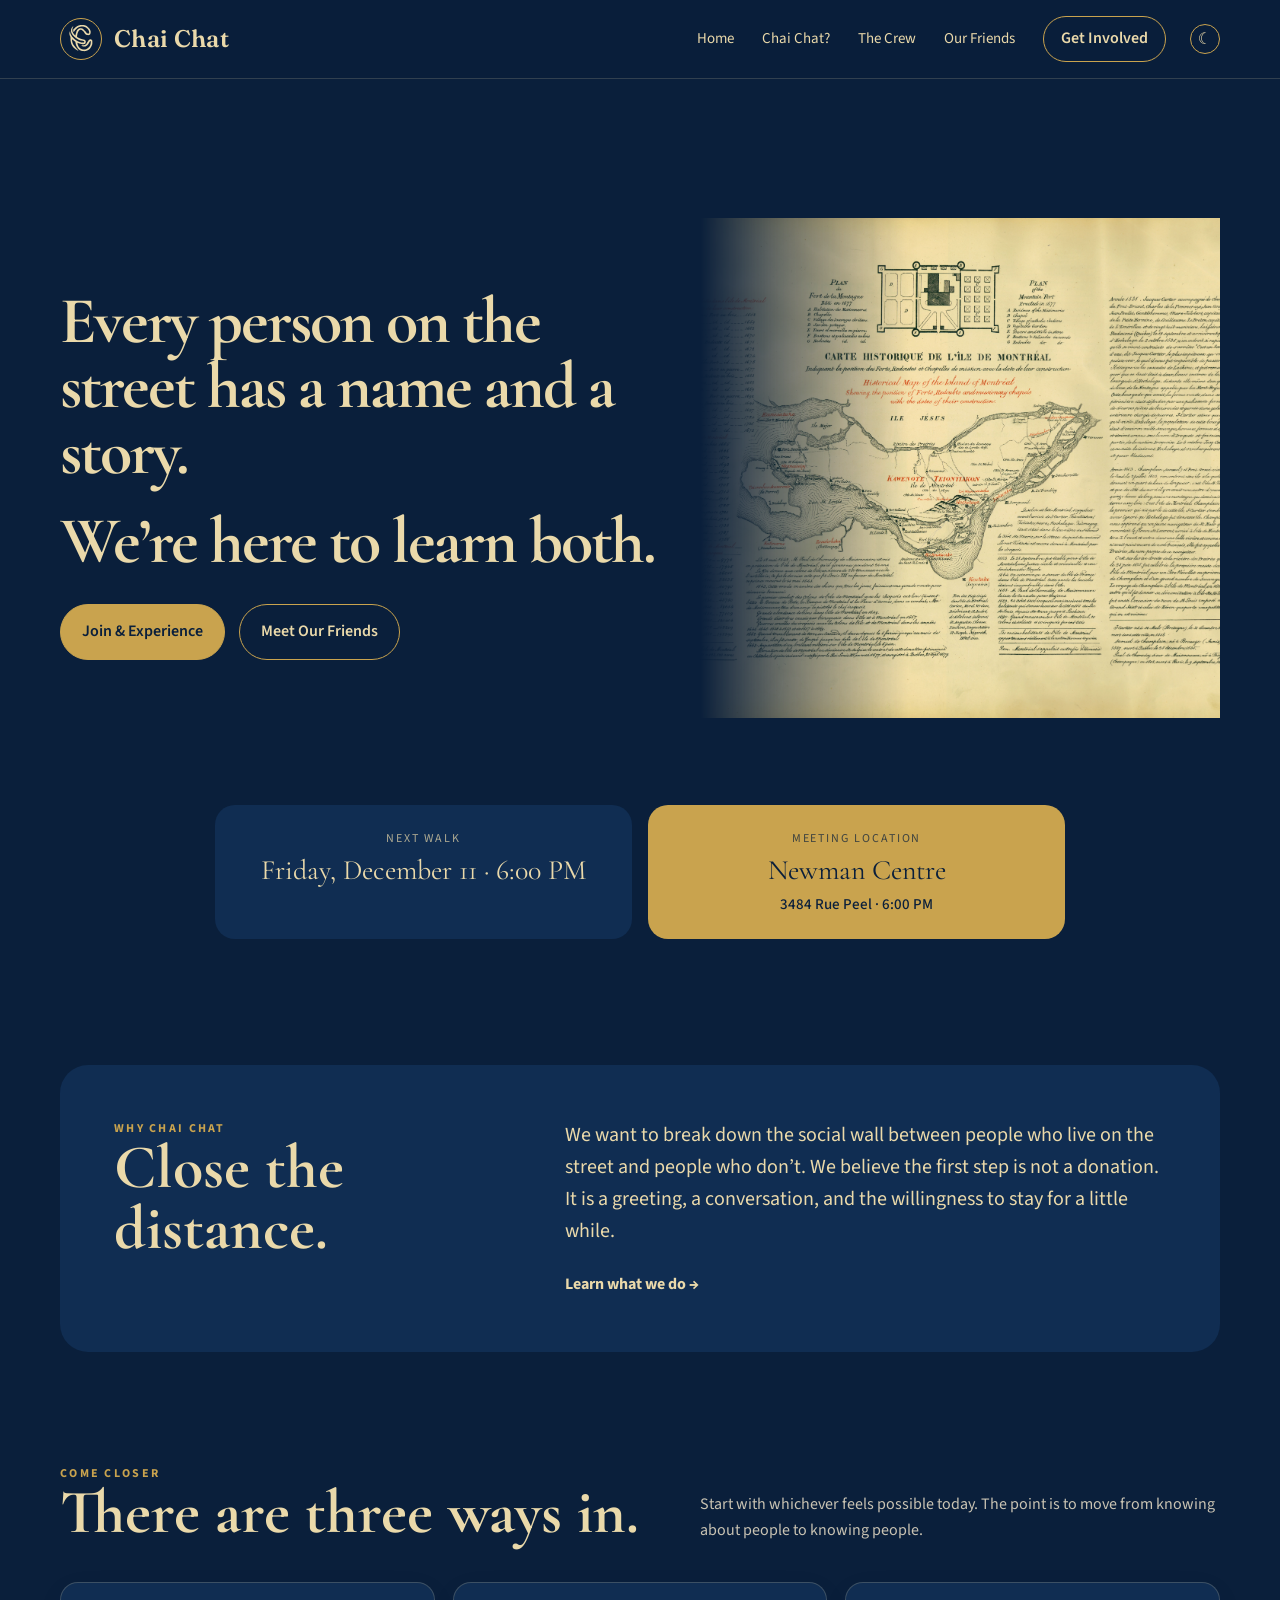
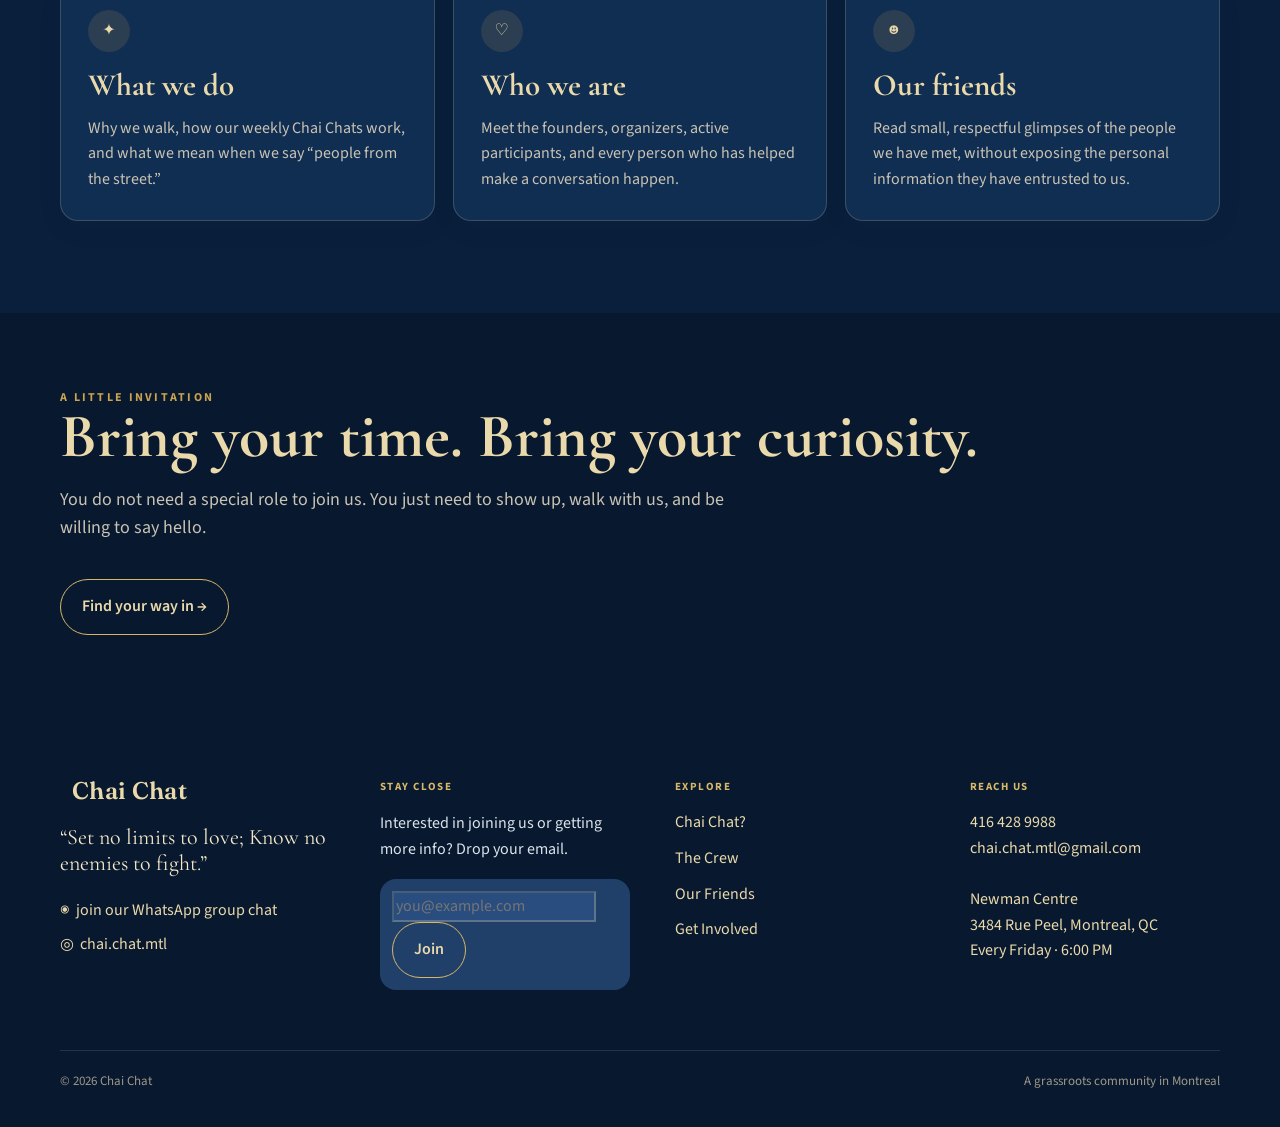
==== index.html @ d921b9c5 "first commit" ====
<!doctype html>
<html lang="en">
    
<head>
    <meta charset="utf-8">
    <meta name="viewport" content="width=device-width,initial-scale=1">
    <meta name="description" content="Chai Chat — a community making room for human connection, one conversation at a time."> <!-- summary text for SE-->
    <title>Chai Chat</title>
    <link rel="icon" href="/assets/logo.svg" type="image/svg+xml">
    <link rel="preconnect" href="https://fonts.googleapis.com">
    <link rel="preconnect" href="https://fonts.gstatic.com" crossorigin>
    <link rel="stylesheet" href="https://fonts.googleapis.com/css2?family=Cormorant+Garamond:wght@500;600;700&family=Source+Sans+3:wght@400;500;600;700&display=swap">
    <link rel="stylesheet" href="https://fonts.googleapis.com/css2?family=Fraunces:wght@600;700&display=swap">
    <script>
        try {
            var t = localStorage.getItem('chai-chat-theme');
            if (t !== 'light' && t !== 'dark') {t = matchMedia('(prefers-color-scheme: light)').matches ? 'light' : 'dark';}
            document.documentElement.dataset.theme = t;
        } catch (e) { document.documentElement.dataset.theme = 'dark'; }
    </script>
    <link rel="stylesheet" href="styles.css">
    <script defer src="script.js"></script>
</head>

<body>
<div class="site-shell"> <!--everything visible-->
    <header class="header"> <!--header band-->
        <div class="container nav">
            <a class="brand" href="index.html" aria-label="Chai Chat home">
                <span class="brand-logo" id="brand-logo"></span>
                <span class="brand-name">Chai Chat</span>
            </a>
            
            <nav class="nav-links" aria-label="Primary">
                <a href="index.html">Home</a>
                <a href="about.html">Chai Chat?</a>
                <a href="crew.html">The Crew</a>
                <a href="construction.html">Our Friends</a> <!--TODO: href="friends.html"-->
                <a class="nav-cta" href="get-involved.html">Get Involved</a>
            </nav>
            
            <button class="menu-btn" aria-expanded="false" aria-controls="mobile-menu" aria-label="Open menu">☰</button>
            <button class="theme-toggle" type="button" aria-label="Switch to bright mode" title="Switch to bright mode" data-theme-toggle>
                <span class="theme-icon" aria-hidden="true">☾</span>
            </button>
        </div>
        
        <div id="mobile-menu" class="mobile-menu">
            <div class="container">
                <a href="index.html">Home</a>
                <a href="about.html">Chai Chat?</a>
                <a href="crew.html">The Crew</a>
                <a href="construction.html">Our Friends</a> <!--TODO: href="friends.html"-->
                <a class="nav-cta" href="get-involved.html">Get Involved</a>
            </div>
        </div>
    </header>

    <main>
    <section class="hero">
        <div class="container hero-grid">
            <div class="hero-copy fade-in">
                <!--<div class="eyebrow">Montreal · Every Friday</div>-->
                <h1>Every person on the street has a name and a story.</h1>
                <h1><span>We’re here to learn both.</span></h1>
                <!--<p>Chai Chat is a grassroots community built around a simple act: walking together, saying hello, and making time for people who are too often passed by.</p>-->
                <div class="hero-actions">
                    <a class="btn btn-primary" href="get-involved.html">Join &amp; Experience</a> 
                    <a class="btn btn-secondary" href="construction.html">Meet Our Friends</a> <!--TODO: href="friends.html"-->
                </div>
            </div>

            <div class="hero-map" aria-label="Montreal map image">
                <img src="assets/mtl_map.jpg" alt="Map of Montreal"
                    onerror="this.style.display='none'; this.nextElementSibling.classList.remove('is-hidden')">
                <div class="map-fallback is-hidden"></div>
            </div>
        </div>
        
        <div class="container walk-strip">
            <div class="info-card">
                <div class="info-label">Next walk</div>
                <div class="info-value" data-next-walk>Calculating…</div>
            </div>
            <div class="info-card gold">
                <div class="info-label">Meeting location</div>
                <div class="info-value">Newman Centre<br><span style="font-family:var(--sans);font-size:15px;font-weight:500">3484 Rue Peel · 6:00 PM</span></div>
            </div>
        </div>
    </section>
    
    <section class="section"><div class="container"><div class="intro-panel"><div><div class="eyebrow">Why Chai Chat</div><h2>Close the distance.</h2></div><div><p>We want to break down the social wall between people who live on the street and people who don’t. We believe the first step is not a donation. It is a greeting, a conversation, and the willingness to stay for a little while.</p><a class="kicker-link" href="about.html">Learn what we do →</a></div></div></div></section>
    <section class="section" style="padding-top:20px"><div class="container"><div class="section-heading"><div><div class="eyebrow">Come closer</div><h2>There are three ways in.</h2></div><p>Start with whichever feels possible today. The point is to move from knowing about people to knowing people.</p></div><div class="cards"><a class="card" href="about.html"><div class="mini-icon">✦</div><h3>What we do</h3><p>Why we walk, how our weekly Chai Chats work, and what we mean when we say “people from the street.”</p></a><a class="card" href="crew.html"><div class="mini-icon">♡</div><h3>Who we are</h3><p>Meet the founders, organizers, active participants, and every person who has helped make a conversation happen.</p></a><a class="card" href="friends.html"><div class="mini-icon">☻</div><h3>Our friends</h3><p>Read small, respectful glimpses of the people we have met, without exposing the personal information they have entrusted to us.</p></a></div></div></section>
    <section class="band"><div class="container"><div class="eyebrow">A little invitation</div><h2>Bring your time. Bring your curiosity.</h2><p>You do not need a special role to join us. You just need to show up, walk with us, and be willing to say hello.</p><a class="btn btn-secondary" style="margin-top:18px;color:var(--white);border-color:var(--gold-400)" href="get-involved.html">Find your way in →</a></div></section>
    </main>

    <footer class="footer"><div class="container footer-grid"><div><a class="brand" href="index.html"><span class="brand-mark"><svg viewBox="0 0 24 24" fill="none"><path d="M5 8h13v6.5A4.5 4.5 0 0 1 13.5 19h-2A4.5 4.5 0 0 1 7 14.5V8Z" stroke="currentColor" stroke-width="1.4"/><path d="M18 10h1a2.5 2.5 0 0 1 0 5h-1M4 7h15" stroke="currentColor" stroke-width="1.4" stroke-linecap="round"/></svg></span><span class="brand-name">Chai Chat</span></a><div class="quote">“Set no limits to love; Know no enemies to fight.”</div><div class="socials"><a href="#">◉ &nbsp;join our WhatsApp group chat</a><a href="#">◎ &nbsp;chai.chat.mtl</a></div></div><div><h4>Stay close</h4><p style="color:#dbe3eb">Interested in joining us or getting more info? Drop your email.</p><form class="subscribe-form" data-subscribe><input type="email" placeholder="you@example.com" aria-label="Email address" required><button class="btn btn-secondary" type="submit" style="color:var(--white);border-color:var(--gold-400)">Join</button></form><div class="form-message"></div></div><div><h4>Explore</h4><div class="footer-links"><a href="about.html">Chai Chat?</a><a href="crew.html">The Crew</a><a href="friends.html">Our Friends</a><a href="get-involved.html">Get Involved</a></div></div><div><h4>Reach us</h4><div class="reach">416 428 9988<br><a href="mailto:chai.chat.mtl@gmail.com">chai.chat.mtl@gmail.com</a><br><br>Newman Centre<br>3484 Rue Peel, Montreal, QC<br>Every Friday · 6:00 PM</div></div></div><div class="container footer-bottom"><span>© 2026 Chai Chat</span><span>A grassroots community in Montreal</span></div>
    </footer>

</div>
</body>

</html>
---- styles.css ----
:root {
  --blue-950:#0a1f3b; --blue-900:#102d52; --blue-800:#173c68; --blue-700:#244f7c;
  --gold-500:#c9a34e; --gold-400:#d7b867; --gold-200:#ead9aa;
  --cream:#f7f3ea; --paper:#0a1f3b; --ink:#ead9aa; --muted:#c8c1ad; --line:rgba(234,217,170,.22);
  --white:#ead9aa; --shadow:0 16px 45px rgba(16,45,82,.09);
  --radius-lg:28px; --radius-md:18px; --radius-sm:12px;
  --serif:'Cormorant Garamond', Georgia, serif; --sans:'Source Sans 3', system-ui, sans-serif;
}

*{box-sizing:border-box}
html{scroll-behavior:smooth}
body{margin:0;background:var(--paper);color:var(--gold-200);font-family:var(--sans);line-height:1.6}
a{color:inherit;text-decoration:none}
button,input{font:inherit}
.site-shell{
  min-height:100vh; /* 100% viewport height (browser area on device) */
  display:flex; flex-direction:column
}
.container{width:min(1160px,calc(100% - 40px));margin:0 auto}

.header{position:sticky;top:0;z-index:50;background:rgba(10,31,59,.94);backdrop-filter:blur(14px);border-bottom:1px solid rgba(222,215,200,.75)}
.nav{min-height:78px;display:flex;align-items:center;justify-content:space-between;gap:24px}
.brand{display:flex; align-items:center; gap:12px; font-weight:600; letter-spacing:.02em}
.brand-logo{width:42px; height:42px; border-radius:50%; border:1.5px solid var(--gold-500); background:transparent; color:var(--gold-200); display:grid; place-items:center;}
.brand-logo svg{width:32px}
.brand-name{font-family:'Fraunces', var(--serif); font-size:24px; line-height:1}

.nav-links{display:flex;align-items:center;gap:28px}.nav-links a:not(.nav-cta){position:relative;padding:10px 0;color:var(--gold-200);font-size:15px}.nav-links a:not(.nav-cta)::after{content:"";position:absolute;left:0;right:0;bottom:3px;height:1.5px;background:var(--gold-500);transform:scaleX(0);transform-origin:left;transition:.25s}.nav-links a:not(.nav-cta):hover::after,.nav-links a[aria-current="page"]::after{transform:scaleX(1)}
.nav-cta{display:inline-flex;align-items:center;justify-content:center;padding:9px 17px;border:1.5px solid var(--gold-500);border-radius:999px;color:var(--gold-200);font-weight:600;transition:.2s}.nav-cta:hover{transform:scale(1.04);background:var(--gold-500);color:var(--blue-950)}
.menu-btn{display:none;width:44px;height:44px;border:1px solid var(--line);background:transparent;border-radius:12px;cursor:pointer;color:var(--blue-900)}

.hero{padding:74px 0 34px}
.hero-grid{display:grid;grid-template-columns:1fr 1fr;gap:44px;align-items:center;min-height: 70vh;}.eyebrow{text-transform:uppercase;letter-spacing:.19em;font-size:12px;font-weight:700;color:var(--gold-500)}h1,h2,h3{font-family:var(--serif);color:var(--gold-200);margin:0;line-height:.98}h1{font-size:clamp(46px,5.3vw,66px);letter-spacing:-.03em;max-width:690px;margin:13px 0 24px;line-height:.99}h2{font-size:clamp(40px,5vw,62px)}h3{font-size:31px}
.hero-copy{position: relative;z-index: 2;}
.hero-copy p{font-size:18px;color:var(--muted);max-width:560px;}
.hero-actions{display:flex;gap:14px;margin:30px 0 0;flex-wrap:wrap}
.hero-map {position: relative;height: 500px;overflow: hidden;}
.hero-map img {width: 100%; height: 100%; object-fit: cover; object-position: center;
  /* Fade the left side into the background */
    mask-image: linear-gradient(to right, transparent 0%, rgba(0, 0, 0, 0.4) 15%, black 40%);
    -webkit-mask-image: linear-gradient(to right,transparent 0%, rgba(0, 0, 0, 0.4) 15%, black 40%);
}
.btn{display:inline-flex;align-items:center;justify-content:center;gap:8px;border-radius:999px;padding:14px 21px;border:1px solid var(--blue-900);font-weight:600;transition:.22s;cursor:pointer}.btn-primary{background:var(--blue-900);color:var(--white)}.btn-primary:hover{background:var(--blue-700);transform:translateY(-2px)}.btn-secondary{background:transparent;color:var(--blue-900);border-color:var(--gold-500)}.btn-secondary:hover{background:#102d52cc;transform:translateY(-2px)}.map-card{background:#112b4d;border:1px solid rgba(234,217,170,.18);border-radius:var(--radius-lg);min-height:450px;position:relative;overflow:hidden;box-shadow:var(--shadow)}.map-card::before{content:"";position:absolute;inset:-20%;background:radial-gradient(circle at 70% 20%,#27476d 0 16%,transparent 16.5%),radial-gradient(circle at 10% 70%,#173c68 0 20%,transparent 20.5%);opacity:.75}.map-water{position:absolute;right:-12%;top:-8%;width:54%;height:130%;background:#1b426b;border-radius:55% 0 0 60%;transform:rotate(9deg)}.map-lines{position:absolute;inset:10%}.map-lines span{position:absolute;height:2px;background:#54718e;border-radius:99px;transform-origin:left}.map-lines span:nth-child(1){width:78%;top:22%;left:4%;transform:rotate(18deg)}.map-lines span:nth-child(2){width:64%;top:48%;left:2%;transform:rotate(-11deg)}.map-lines span:nth-child(3){width:72%;top:70%;left:8%;transform:rotate(8deg)}.map-lines span:nth-child(4){width:45%;top:36%;left:34%;transform:rotate(63deg)}.map-label{position:absolute;left:30px;bottom:28px;background:rgba(10,31,59,.9);padding:11px 14px;border-radius:12px;box-shadow:0 10px 26px rgba(16,45,82,.11);font-weight:700;color:var(--gold-200)}.map-pin{position:absolute;right:37%;top:43%;width:27px;height:27px;border-radius:50% 50% 50% 0;background:var(--gold-500);transform:rotate(-45deg);box-shadow:0 8px 18px rgba(109,81,16,.22)}.map-pin::after{content:"";position:absolute;width:8px;height:8px;border-radius:50%;background:var(--blue-950);left:10px;top:10px}.walk-strip{display:grid;grid-template-columns:1fr 1fr;gap:16px;margin:22px 0 0}.info-card{background:var(--blue-900);color:var(--white);border-radius:20px;padding:24px 26px;min-height:132px}.info-card.gold{background:#b99a4b;color:var(--blue-950)}.info-label{font-size:12px;text-transform:uppercase;letter-spacing:.16em;opacity:.72}.info-value{font-family:var(--serif);font-size:28px;margin-top:8px}.section{padding:92px 0}.section-heading{display:flex;align-items:end;justify-content:space-between;gap:30px;margin-bottom:38px}.section-heading p{max-width:520px;color:var(--muted);margin:0}.intro-panel{background:#112f53;border-radius:var(--radius-lg);padding:54px;display:grid;grid-template-columns:.8fr 1.2fr;gap:50px}.intro-panel p{font-size:20px;margin:0;color:var(--blue-950)}.kicker-link{margin-top:25px;display:inline-flex;font-weight:700;color:var(--blue-900)}.cards{display:grid;grid-template-columns:repeat(3,1fr);gap:18px}.card{background:#102d52;border:1px solid var(--line);border-radius:var(--radius-md);padding:27px;box-shadow:0 8px 28px rgba(16,45,82,.05)}.card p{color:var(--muted);margin-bottom:0}.mini-icon{width:42px;height:42px;border-radius:50%;display:grid;place-items:center;background:rgba(201,163,78,.16);color:var(--gold-200);margin-bottom:18px}.band{background:var(--blue-950);color:var(--white);padding:75px 0}.band h2{color:var(--white)}.band p{max-width:700px;color:#d8e1eb;font-size:18px}
.page-hero{padding:72px 0 40px;background:linear-gradient(180deg,#102d52,transparent)}.page-hero-inner{max-width:800px}
.page-hero h1{font-size:clamp(50px,7vw,80px)}
.page-hero p{font-size:19px;color:var(--muted);max-width:730px}
.story-layout{display:grid;grid-template-columns:1fr 1fr;gap:36px;align-items:stretch}
.photo-placeholder{min-height:320px;border-radius:var(--radius-lg);background:linear-gradient(135deg,#5b4c2c,#274d74 60%,#102d52);position:relative;overflow:hidden}
.photo-placeholder::after{content:"PHOTO PLACEHOLDER";position:absolute;inset:auto 20px 20px;padding:8px 12px;border-radius:999px;background:rgba(255,253,248,.84);font-size:11px;font-weight:700;letter-spacing:.14em;color:var(--blue-950)}
.timeline{display:grid;gap:15px}.timeline-item{display:grid;grid-template-columns:86px 1fr;gap:20px;padding:22px 0;border-top:1px solid var(--line)}.timeline-item:first-child{border-top:0}
.year{font-family:var(--serif);font-size:28px;color:var(--gold-500)}
.timeline-item p{margin:2px 0 0;color:var(--muted)}

.crew-grid{display:grid;grid-template-columns:repeat(4,1fr);gap:17px}
.person-card{background:#102d52;border:1px solid var(--line);border-radius:20px;padding:20px}
.avatar{aspect-ratio:1;border-radius:16px;background:linear-gradient(135deg,#846e39,#34587d);display:grid;place-items:center;color:var(--white);font-family:var(--serif);font-size:46px;margin-bottom:16px}
.role{font-size:12px;letter-spacing:.15em;text-transform:uppercase;color:var(--gold-500);font-weight:700}
.person-card p{color:var(--muted);margin:8px 0 0;font-size:14px}

.thank-grid{display:flex;flex-wrap:wrap;gap:10px}
.name-pill{border:1px solid var(--line);background:#102d52;padding:9px 15px;border-radius:999px}
.friends-filters{display:flex;flex-wrap:wrap;gap:10px;margin-bottom:26px}
.filter-btn{border:1px solid var(--line);background:#102d52;border-radius:999px;padding:9px 14px;cursor:pointer;color:var(--gold-200)}
.filter-btn.active,.filter-btn:hover{background:#f0e3bd;border-color:#c9a34e}

.friend-grid{display:grid;grid-template-columns:repeat(3,1fr);gap:18px}
.friend-card{background:#102d52;border:1px solid var(--line);border-radius:20px;padding:22px}
.friend-icon{width:66px;height:66px;border-radius:50%;display:grid;place-items:center;background:rgba(201,163,78,.14);color:var(--gold-200);font-size:30px;margin-bottom:15px}
.friend-meta{font-size:12px;text-transform:uppercase;letter-spacing:.14em;color:var(--gold-500);font-weight:700}
.friend-card p{color:var(--muted)}.privacy-note{background:rgba(201,163,78,.10);border-left:3px solid var(--gold-500);padding:18px 20px;border-radius:0 12px 12px 0;color:var(--gold-200);margin-top:27px}

.involve-grid{display:grid;grid-template-columns:repeat(3,1fr);gap:18px}.involve-card{border:1px solid var(--line);border-radius:24px;padding:30px;background:#102d52;display:flex;flex-direction:column;min-height:310px}
.involve-card.primary{background:var(--blue-900);color:var(--white);border-color:var(--blue-900)}
.involve-card h3{color:inherit;margin-bottom:10px}
.involve-card p{color:var(--muted)}
.involve-card.primary p{color:#d8e1eb}.involve-card .btn{margin-top:auto;align-self:flex-start}

.step-list{display:grid;gap:13px;margin:20px 0 0;padding:0;list-style:none}
.step-list li{display:flex;gap:13px;align-items:flex-start}
.step-list span{width:28px;height:28px;border-radius:50%;display:grid;place-items:center;background:#eee3c6;color:var(--blue-900);font-weight:700;flex:0 0 auto}

.signup{display:grid;grid-template-columns:1fr 1fr;gap:26px;align-items:center;background:#112f53;border-radius:28px;padding:35px}
.signup form{display:flex;gap:10px}.signup input{min-width:0;flex:1;padding:14px 15px;border:1px solid #cfc5af;border-radius:12px;background:#102d52}
.form-message{margin:10px 0 0;color:var(--blue-900);font-size:14px}

.footer{margin-top:auto;background:var(--blue-950);color:var(--white);padding:68px 0 35px}
.footer-grid{display:grid;grid-template-columns:1.1fr 1fr 1fr 1fr;gap:45px}
.footer .brand{color:var(--white)}.footer .brand-mark{background:transparent;color:var(--white)}
.quote{font-family:var(--serif);font-size:22px;line-height:1.15;margin:22px 0;color:#f5e9c9;max-width:290px}
.socials{display:grid;gap:8px}.socials a{color:#d5dee7}
.footer h4{margin:0 0 15px;text-transform:uppercase;letter-spacing:.13em;font-size:11px;color:var(--gold-400)}
.footer-links{display:grid;gap:10px;color:#dbe3eb}.reach{color:#dbe3eb}
.footer-bottom{border-top:1px solid rgba(255,255,255,.14);margin-top:50px;padding-top:20px;color:#aebbc8;font-size:13px;display:flex;justify-content:space-between;gap:20px}

.mobile-menu{display:none}
.fade-in{animation:fade .7s ease both}@keyframes fade{from{opacity:0;transform:translateY(8px)}to{opacity:1;transform:none}}

@media(max-width:900px){.nav-links{gap:16px}.nav-links a{font-size:14px}.hero-grid,.story-layout,.intro-panel,.signup{grid-template-columns:1fr}.hero{padding-top:50px}.map-card{min-height:360px}.cards,.involve-grid{grid-template-columns:1fr}.crew-grid{grid-template-columns:repeat(2,1fr)}.friend-grid{grid-template-columns:repeat(2,1fr)}.footer-grid{grid-template-columns:1fr 1fr}}
@media(max-width:720px){.container{width:min(100% - 28px,1160px)}.nav{min-height:68px}.nav-links{display:none}.menu-btn{display:grid;place-items:center}.mobile-menu{display:none;border-bottom:1px solid var(--line);background:var(--paper);padding:14px 0 20px}.mobile-menu.open{display:block}.mobile-menu a{display:block;padding:12px 0;border-bottom:1px solid #ebe5d9}.mobile-menu a:last-child{border-bottom:0}.hero{padding:46px 0 28px}.hero-actions{flex-direction:column;align-items:stretch}.walk-strip{grid-template-columns:1fr}.info-card{min-height:auto}.section{padding:70px 0}.section-heading{display:block}.section-heading p{margin-top:15px}.intro-panel{padding:30px}.crew-grid,.friend-grid,.footer-grid{grid-template-columns:1fr}.footer{padding:55px 0 28px}.footer-bottom{flex-direction:column;margin-top:35px}.signup{padding:27px}.signup form{flex-direction:column}.page-hero{padding:50px 0 30px}.photo-placeholder{min-height:260px}}
@media(max-width:430px){.brand-name{font-size:22px}.nav-cta{padding:8px 12px;font-size:14px}.header .nav > .nav-cta{display:none}.nav{gap:10px}.menu-btn{margin-left:auto}.hero h1{font-size:52px}}

/* Navy + light-gold theme overrides */
:root{
  --paper:#0a1f3b;
  --ink:#ead9aa;
  --muted:#c9c3b3;
  --white:#ead9aa;
  --line:rgba(234,217,170,.20);
  --shadow:0 16px 45px rgba(0,0,0,.18);
}
body{background:#0a1f3b;color:#ead9aa}
a{color:#ead9aa}
.header{background:rgba(10,31,59,.96);border-bottom-color:rgba(234,217,170,.18)}
.brand-mark{color:#ead9aa}
.menu-btn{color:#ead9aa;background:#0a1f3b}
.nav-cta{color:#ead9aa}
.nav-cta:hover{background:#c9a34e;color:#0a1f3b}
.btn{border-color:#c9a34e}
.btn-primary{background:#c9a34e;color:#0a1f3b;border-color:#c9a34e}
.btn-primary:hover{background:#d7b867;color:#0a1f3b}
.btn-secondary{color:#ead9aa;background:transparent}
.btn-secondary:hover{background:rgba(201,163,78,.16)}
.hero-copy p,.section-heading p,.page-hero p,.card p,.person-card p,.friend-card p,.timeline-item p,.involve-card p{color:#c9c3b3}
.info-card{background:#102d52;color:#ead9aa}
.info-card.gold{background:#c9a34e;color:#0a1f3b}
.intro-panel,.signup{background:#102d52}
.intro-panel p{color:#ead9aa}
.kicker-link{color:#ead9aa}
.card,.person-card,.friend-card,.involve-card,.name-pill,.filter-btn{background:#102d52;color:#ead9aa}
.card:hover,.person-card:hover,.friend-card:hover,.involve-card:hover{border-color:rgba(201,163,78,.55)}
.mini-icon,.friend-icon{background:rgba(201,163,78,.15);color:#ead9aa}
.band{background:#07182f;color:#ead9aa}
.band h2{color:#ead9aa}
.band p{color:#c9c3b3}
.page-hero{background:linear-gradient(180deg,#102d52,transparent)}
.filter-btn{border-color:rgba(234,217,170,.2)}
.filter-btn.active,.filter-btn:hover{background:rgba(201,163,78,.22);color:#ead9aa;border-color:#c9a34e}
.privacy-note{color:#ead9aa}
.step-list span{background:rgba(201,163,78,.18);color:#ead9aa}
.signup input{background:#0d2748;color:#ead9aa;border-color:rgba(234,217,170,.25)}
.signup input::placeholder{color:#8f8a7c}
.form-message{color:#ead9aa}
.footer{background:#07182f;color:#ead9aa}
.footer .brand,.footer .socials a,.footer-links,.reach{color:#ead9aa}
.footer h4{color:#d7b867}
.footer-bottom{color:#9f9889;border-top-color:rgba(234,217,170,.14)}
.mobile-menu{background:#0a1f3b;border-bottom-color:rgba(234,217,170,.18)}
.mobile-menu a{color:#ead9aa;border-bottom-color:rgba(234,217,170,.14)}
.photo-placeholder::after{background:rgba(10,31,59,.88);color:#ead9aa}

/* repair malformed generated hover value */
.btn-secondary:hover{background:rgba(201,163,78,.16)!important}


/* --- Day / night themes --- */
.theme-toggle{
  display:inline-flex; align-items:center; justify-content:center; 
  padding:8px; width:30px; height:30px; border:1px solid var(--gold-500); border-radius:999px;
  background:transparent; color:var(--gold-200); cursor:pointer; transition:.2s
}
.theme-toggle:hover{background:rgba(201,163,78,.16); transform:translateY(-1px)}
.theme-icon{font-size:16px; line-height:1}
.nav-links{margin-left:auto}
.walk-strip{max-width:850px;margin-left:auto;margin-right:auto}
.info-card{text-align:center}
.info-value{line-height:1.05}
.footer .subscribe-form{background:#203f69;border-radius:16px;padding:12px}
.footer .subscribe-form input{background:#294d7e;border-color:rgba(234,217,170,.28)}

:root[data-theme="light"]{
  --paper:#f7f3ea;
  --ink:#1c3150;
  --muted:#5f655f;
  --white:#fffdf8;
  --line:rgba(28,49,80,.16);
  --shadow:0 16px 45px rgba(16,45,82,.09);
}
:root[data-theme="light"] body{background:var(--paper);color:#1c3150}
:root[data-theme="light"] a{color:#1c3150}
:root[data-theme="light"] .header{background:rgba(247,243,234,.94);border-bottom-color:rgba(16,45,82,.12)}
:root[data-theme="light"] .brand-logo{color:#173c68;background:transparent}
:root[data-theme="light"] .brand-name{color:#173c68}
:root[data-theme="light"] .nav-links a:not(.nav-cta){color:#173c68}
:root[data-theme="light"] .nav-cta{color:#173c68}
:root[data-theme="light"] .nav-cta:hover{color:#fffdf8}
:root[data-theme="light"] .theme-toggle{color:#173c68}
:root[data-theme="light"] .menu-btn{color:#173c68;background:#f7f3ea}
:root[data-theme="light"] .mobile-menu{background:#f7f3ea;border-bottom-color:rgba(16,45,82,.12)}
:root[data-theme="light"] .mobile-menu a{color:#173c68;border-bottom-color:rgba(16,45,82,.12)}
:root[data-theme="light"] h1,:root[data-theme="light"] h2,:root[data-theme="light"] h3{color:#173c68}
:root[data-theme="light"] .hero-copy p,:root[data-theme="light"] .section-heading p,:root[data-theme="light"] .page-hero p,:root[data-theme="light"] .card p,:root[data-theme="light"] .person-card p,:root[data-theme="light"] .friend-card p,:root[data-theme="light"] .timeline-item p,:root[data-theme="light"] .involve-card p{color:#5f655f}
:root[data-theme="light"] .btn{border-color:#c9a34e}
:root[data-theme="light"] .btn-primary{background:#173c68;color:#fffdf8;border-color:#173c68}
:root[data-theme="light"] .btn-primary:hover{background:#244f7c}
:root[data-theme="light"] .btn-secondary{color:#173c68}
:root[data-theme="light"] .map-card{background:#dbe2e8;border-color:rgba(16,45,82,.13)}
:root[data-theme="light"] .map-card::before{background:radial-gradient(circle at 70% 20%,#c9d5df 0 16%,transparent 16.5%),radial-gradient(circle at 10% 70%,#c6d6e4 0 20%,transparent 20.5%)}
:root[data-theme="light"] .map-water{background:#b9ccdb}
:root[data-theme="light"] .map-lines span{background:#8ea6ba}
:root[data-theme="light"] .map-label{background:rgba(255,253,248,.9);color:#173c68}
:root[data-theme="light"] .map-pin::after{background:#173c68}
:root[data-theme="light"] .info-card{background:#173c68;color:#fffdf8}
:root[data-theme="light"] .info-card.gold{background:#c9a34e;color:#173c68}
:root[data-theme="light"] .intro-panel,:root[data-theme="light"] .signup{background:#e9e2d2}
:root[data-theme="light"] .intro-panel p{color:#263e5d}
:root[data-theme="light"] .kicker-link{color:#173c68}
:root[data-theme="light"] .card,:root[data-theme="light"] .person-card,:root[data-theme="light"] .friend-card,:root[data-theme="light"] .involve-card,:root[data-theme="light"] .name-pill,:root[data-theme="light"] .filter-btn{background:#fffdf8;color:#173c68}
:root[data-theme="light"] .mini-icon,:root[data-theme="light"] .friend-icon{background:rgba(201,163,78,.16);color:#173c68}
:root[data-theme="light"] .band{background:#173c68;color:#fffdf8}
:root[data-theme="light"] .band h2{color:#fffdf8}
:root[data-theme="light"] .band p{color:#e0e7ee}
:root[data-theme="light"] .page-hero{background:linear-gradient(180deg,#e8e1d2,transparent)}
:root[data-theme="light"] .filter-btn.active,:root[data-theme="light"] .filter-btn:hover{background:#ead9aa;color:#173c68}
:root[data-theme="light"] .privacy-note{color:#173c68}
:root[data-theme="light"] .step-list span{background:#ead9aa;color:#173c68}
:root[data-theme="light"] .signup input{background:#fffdf8;color:#173c68;border-color:#cfc5af}
:root[data-theme="light"] .signup input::placeholder{color:#7a7d78}
:root[data-theme="light"] .form-message{color:#173c68}
:root[data-theme="light"] .footer{background:#102d52;color:#fffdf8}
:root[data-theme="light"] .footer .brand,:root[data-theme="light"] .footer .socials a,:root[data-theme="light"] .footer-links,:root[data-theme="light"] .reach{color:#fffdf8}
:root[data-theme="light"] .footer .subscribe-form{background:#294c79}
:root[data-theme="light"] .footer .subscribe-form input{background:#365f8f;color:#fffdf8;border-color:rgba(255,255,255,.22)}
:root[data-theme="light"] .footer .subscribe-form input::placeholder{color:#d7e0ea}
:root[data-theme="light"] .footer-bottom{color:#bbc9d7;border-top-color:rgba(255,255,255,.16)}
:root[data-theme="light"] .photo-placeholder::after{background:rgba(23,60,104,.9);color:#fffdf8}

@media (min-width:721px){
  .hero-copy h1 span{white-space:nowrap}
}
@media (max-width:720px){
  .nav{justify-content:flex-end}
  .theme-toggle{margin-left:auto}
}
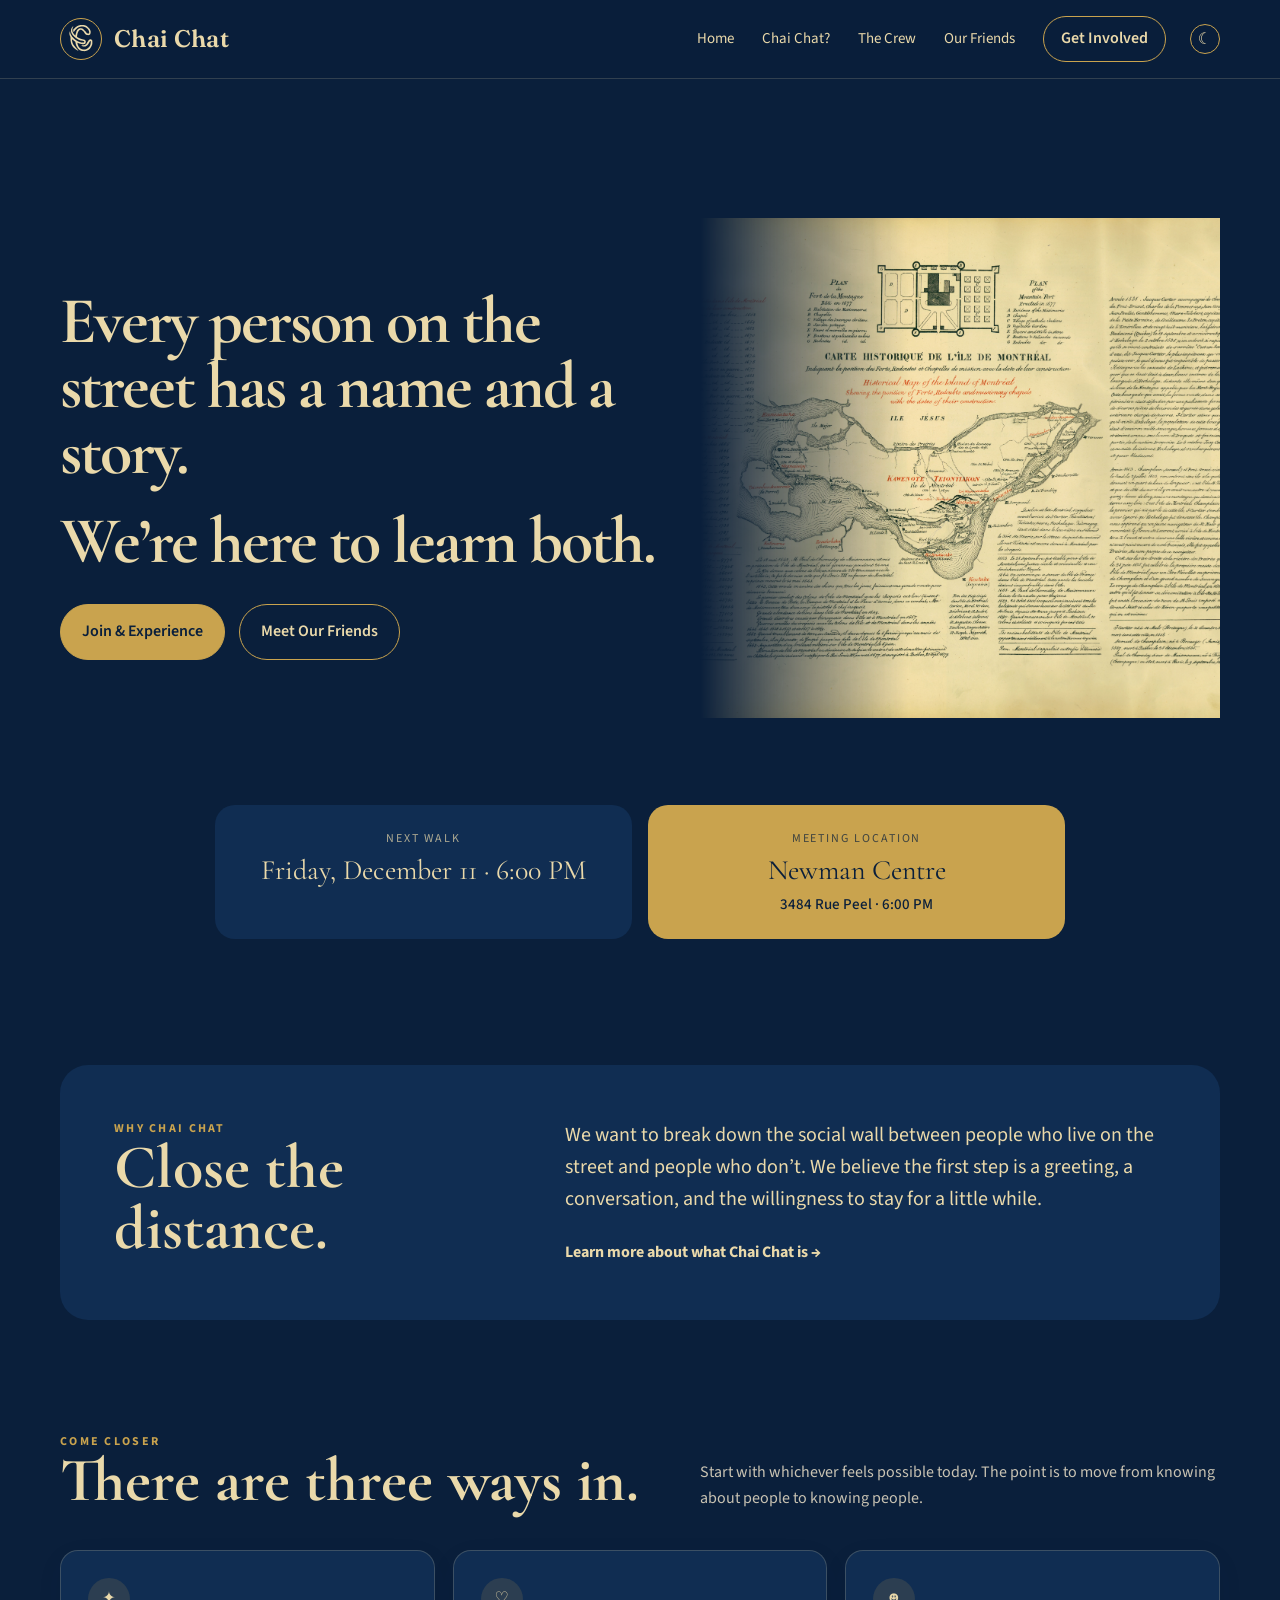
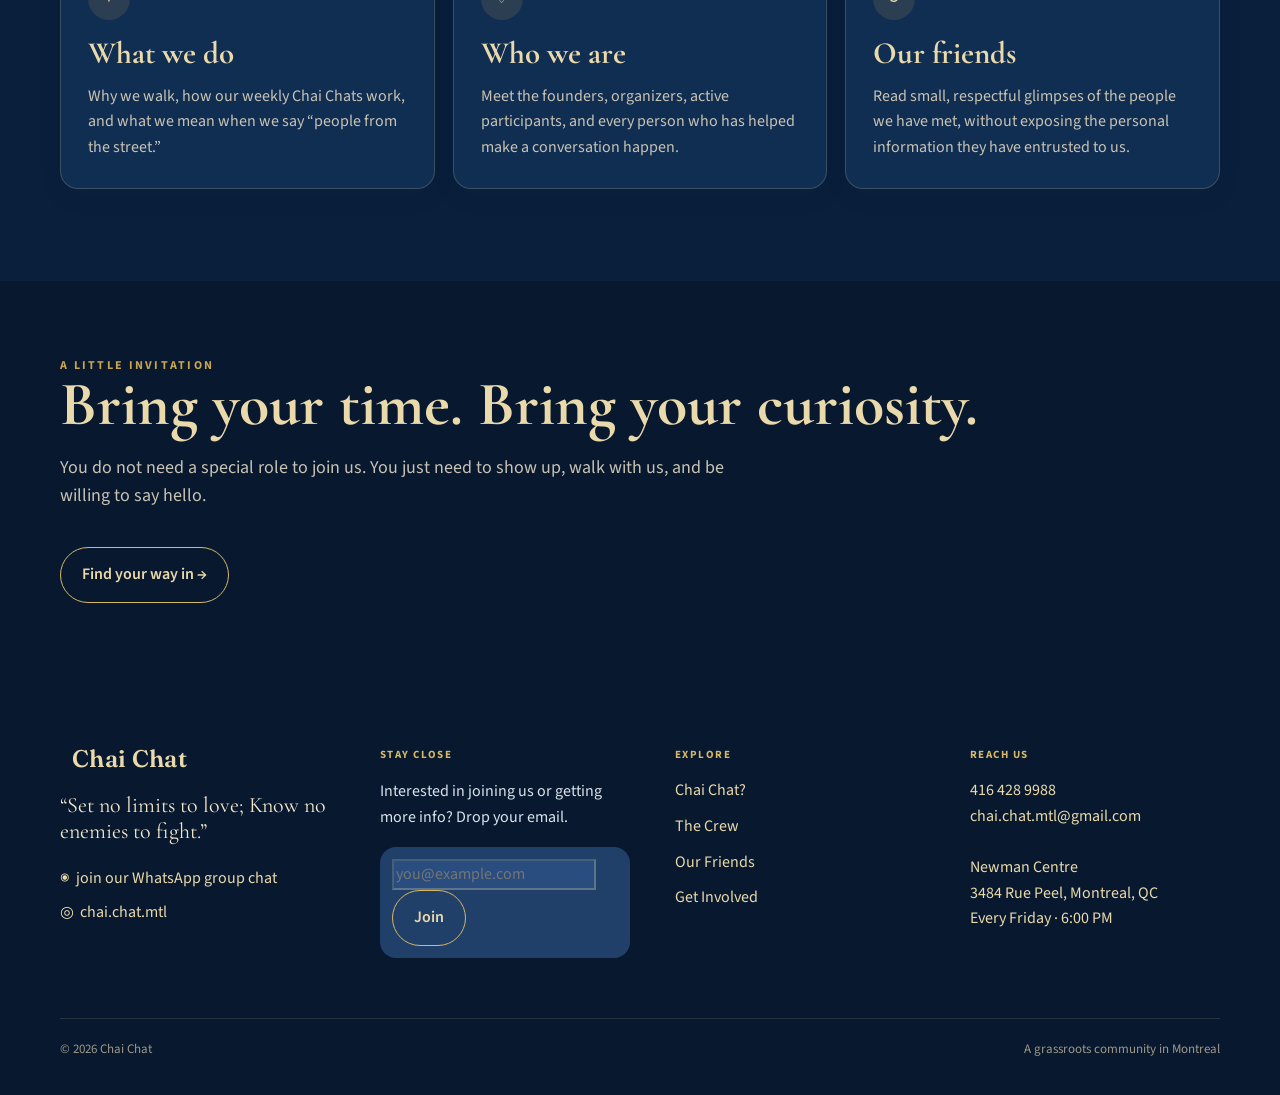
==== commit bfd7529b: "friends.html -> construction.html" ====
--- a/index.html
+++ b/index.html
@@ -89,12 +89,110 @@
         </div>
     </section>
     
-    <section class="section"><div class="container"><div class="intro-panel"><div><div class="eyebrow">Why Chai Chat</div><h2>Close the distance.</h2></div><div><p>We want to break down the social wall between people who live on the street and people who don’t. We believe the first step is not a donation. It is a greeting, a conversation, and the willingness to stay for a little while.</p><a class="kicker-link" href="about.html">Learn what we do →</a></div></div></div></section>
-    <section class="section" style="padding-top:20px"><div class="container"><div class="section-heading"><div><div class="eyebrow">Come closer</div><h2>There are three ways in.</h2></div><p>Start with whichever feels possible today. The point is to move from knowing about people to knowing people.</p></div><div class="cards"><a class="card" href="about.html"><div class="mini-icon">✦</div><h3>What we do</h3><p>Why we walk, how our weekly Chai Chats work, and what we mean when we say “people from the street.”</p></a><a class="card" href="crew.html"><div class="mini-icon">♡</div><h3>Who we are</h3><p>Meet the founders, organizers, active participants, and every person who has helped make a conversation happen.</p></a><a class="card" href="friends.html"><div class="mini-icon">☻</div><h3>Our friends</h3><p>Read small, respectful glimpses of the people we have met, without exposing the personal information they have entrusted to us.</p></a></div></div></section>
-    <section class="band"><div class="container"><div class="eyebrow">A little invitation</div><h2>Bring your time. Bring your curiosity.</h2><p>You do not need a special role to join us. You just need to show up, walk with us, and be willing to say hello.</p><a class="btn btn-secondary" style="margin-top:18px;color:var(--white);border-color:var(--gold-400)" href="get-involved.html">Find your way in →</a></div></section>
+    <!--Guid to about.html page-->
+    <section class="section">
+        <div class="container">
+            <div class="intro-panel">
+                <div>
+                    <div class="eyebrow">Why Chai Chat</div>
+                    <h2>Close the distance.</h2>
+                </div>
+                <div>
+                    <p>We want to break down the social wall between people who live on the street and people who don’t. We believe the first step is a greeting, a conversation, and the willingness to stay for a little while.</p>
+                    <a class="kicker-link" href="about.html">Learn more about what Chai Chat is →</a>
+                </div>
+            </div>
+        </div>
+    </section>
+    
+    <section class="section" style="padding-top:20px">
+        <div class="container">
+            <div class="section-heading">
+                <div>
+                    <div class="eyebrow">Come closer</div>
+                    <h2>There are three ways in.</h2>
+                </div>
+                <p>Start with whichever feels possible today. The point is to move from knowing about people to knowing people.</p>
+            </div>
+            <div class="cards">
+                <a class="card" href="about.html">
+                    <div class="mini-icon">✦</div>
+                    <h3>What we do</h3>
+                    <p>Why we walk, how our weekly Chai Chats work, and what we mean when we say “people from the street.”</p>
+                </a>
+                <a class="card" href="crew.html">
+                    <div class="mini-icon">♡</div>
+                    <h3>Who we are</h3>
+                    <p>Meet the founders, organizers, active participants, and every person who has helped make a conversation happen.</p>
+                </a>
+                <a class="card" href="construction.html"> <!--href="friends.html" | TODO-->
+                    <div class="mini-icon">☻</div>
+                    <h3>Our friends</h3>
+                    <p>Read small, respectful glimpses of the people we have met, without exposing the personal information they have entrusted to us.</p>
+                </a>
+            </div>
+        </div>
+    </section>
+
+    <section class="band">
+        <div class="container">
+            <div class="eyebrow">A little invitation</div>
+            <h2>Bring your time. Bring your curiosity.</h2>
+            <p>You do not need a special role to join us. You just need to show up, walk with us, and be willing to say hello.</p>
+            <a class="btn btn-secondary" style="margin-top:18px;color:var(--white);border-color:var(--gold-400)" href="get-involved.html">Find your way in →</a>
+        </div>
+    </section>
     </main>
 
-    <footer class="footer"><div class="container footer-grid"><div><a class="brand" href="index.html"><span class="brand-mark"><svg viewBox="0 0 24 24" fill="none"><path d="M5 8h13v6.5A4.5 4.5 0 0 1 13.5 19h-2A4.5 4.5 0 0 1 7 14.5V8Z" stroke="currentColor" stroke-width="1.4"/><path d="M18 10h1a2.5 2.5 0 0 1 0 5h-1M4 7h15" stroke="currentColor" stroke-width="1.4" stroke-linecap="round"/></svg></span><span class="brand-name">Chai Chat</span></a><div class="quote">“Set no limits to love; Know no enemies to fight.”</div><div class="socials"><a href="#">◉ &nbsp;join our WhatsApp group chat</a><a href="#">◎ &nbsp;chai.chat.mtl</a></div></div><div><h4>Stay close</h4><p style="color:#dbe3eb">Interested in joining us or getting more info? Drop your email.</p><form class="subscribe-form" data-subscribe><input type="email" placeholder="you@example.com" aria-label="Email address" required><button class="btn btn-secondary" type="submit" style="color:var(--white);border-color:var(--gold-400)">Join</button></form><div class="form-message"></div></div><div><h4>Explore</h4><div class="footer-links"><a href="about.html">Chai Chat?</a><a href="crew.html">The Crew</a><a href="friends.html">Our Friends</a><a href="get-involved.html">Get Involved</a></div></div><div><h4>Reach us</h4><div class="reach">416 428 9988<br><a href="mailto:chai.chat.mtl@gmail.com">chai.chat.mtl@gmail.com</a><br><br>Newman Centre<br>3484 Rue Peel, Montreal, QC<br>Every Friday · 6:00 PM</div></div></div><div class="container footer-bottom"><span>© 2026 Chai Chat</span><span>A grassroots community in Montreal</span></div>
+    <footer class="footer">
+        <div class="container footer-grid">
+            <div>
+                <a class="brand" href="index.html">
+                    <span class="brand-mark">
+                        <svg viewBox="0 0 24 24" fill="none">
+                            <path d="M5 8h13v6.5A4.5 4.5 0 0 1 13.5 19h-2A4.5 4.5 0 0 1 7 14.5V8Z" stroke="currentColor" stroke-width="1.4"/>
+                            <path d="M18 10h1a2.5 2.5 0 0 1 0 5h-1M4 7h15" stroke="currentColor" stroke-width="1.4" stroke-linecap="round"/>
+                        </svg>
+                    </span>
+                    <span class="brand-name">Chai Chat</span>
+                </a>
+                <div class="quote">“Set no limits to love; Know no enemies to fight.”</div>
+                <div class="socials"> <!--TODO today-->
+                    <a href="#">◉ &nbsp;join our WhatsApp group chat</a>
+                    <a href="#">◎ &nbsp;chai.chat.mtl</a>
+                </div>
+            </div>
+            <div>
+                <h4>Stay close</h4>
+                <p style="color:#dbe3eb">Interested in joining us or getting more info? Drop your email.</p>
+                <form class="subscribe-form" data-subscribe>
+                    <input type="email" placeholder="you@example.com" aria-label="Email address" required>
+                    <button class="btn btn-secondary" type="submit" style="color:var(--white);border-color:var(--gold-400)">Join</button>
+                </form>
+                <div class="form-message"></div>
+            </div>
+            <div>
+                <h4>Explore</h4>
+                <div class="footer-links">
+                    <a href="about.html">Chai Chat?</a>
+                    <a href="crew.html">The Crew</a>
+                    <a href="contruction.html">Our Friends</a> <!--href="friends.html" | TODO-->
+                    <a href="get-involved.html">Get Involved</a>
+                </div>
+            </div>
+            <div>
+                <h4>Reach us</h4>
+                <div class="reach">416 428 9988<br>
+                    <a href="mailto:chai.chat.mtl@gmail.com">chai.chat.mtl@gmail.com</a><br><br>
+                    Newman Centre<br>3484 Rue Peel, Montreal, QC<br>
+                    Every Friday · 6:00 PM
+                </div>
+            </div>
+        </div>
+        <div class="container footer-bottom">
+            <span>© 2026 Chai Chat</span>
+            <span>A grassroots community in Montreal</span>
+        </div>
     </footer>
 
 </div>
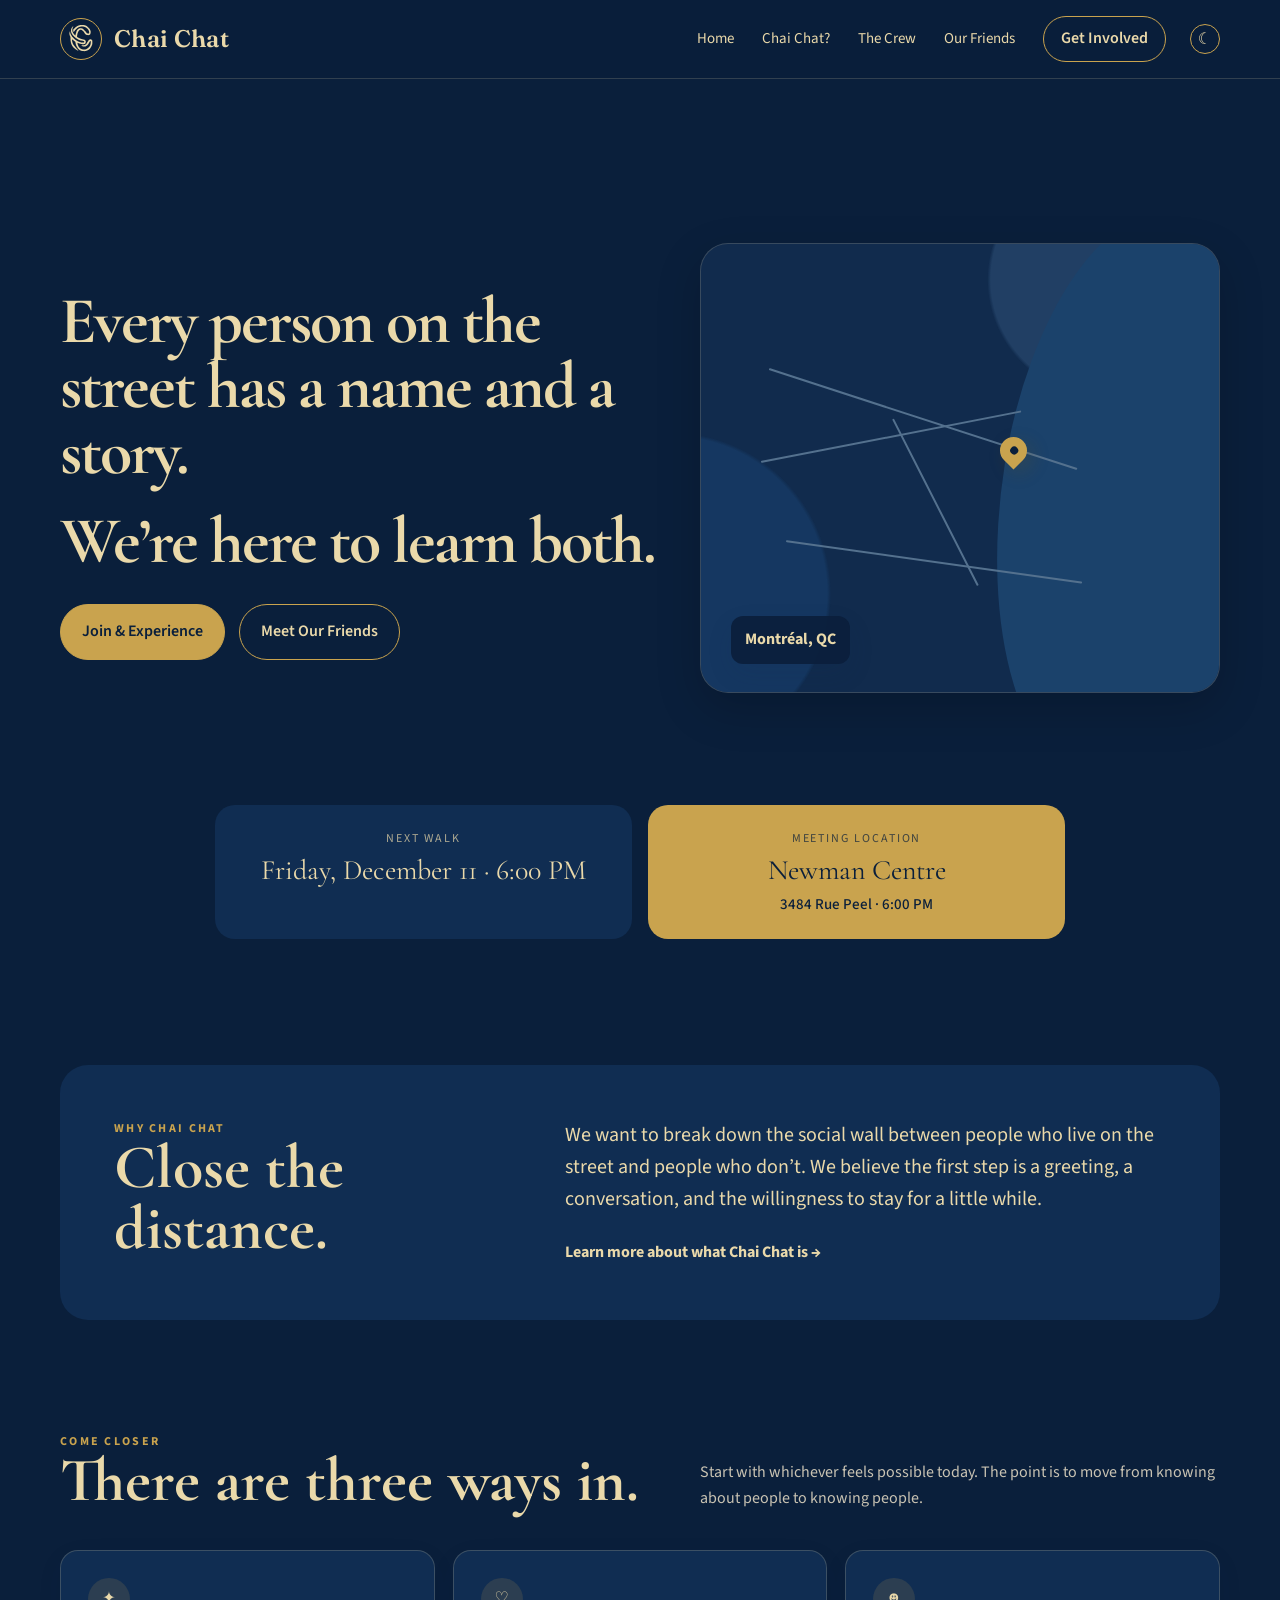
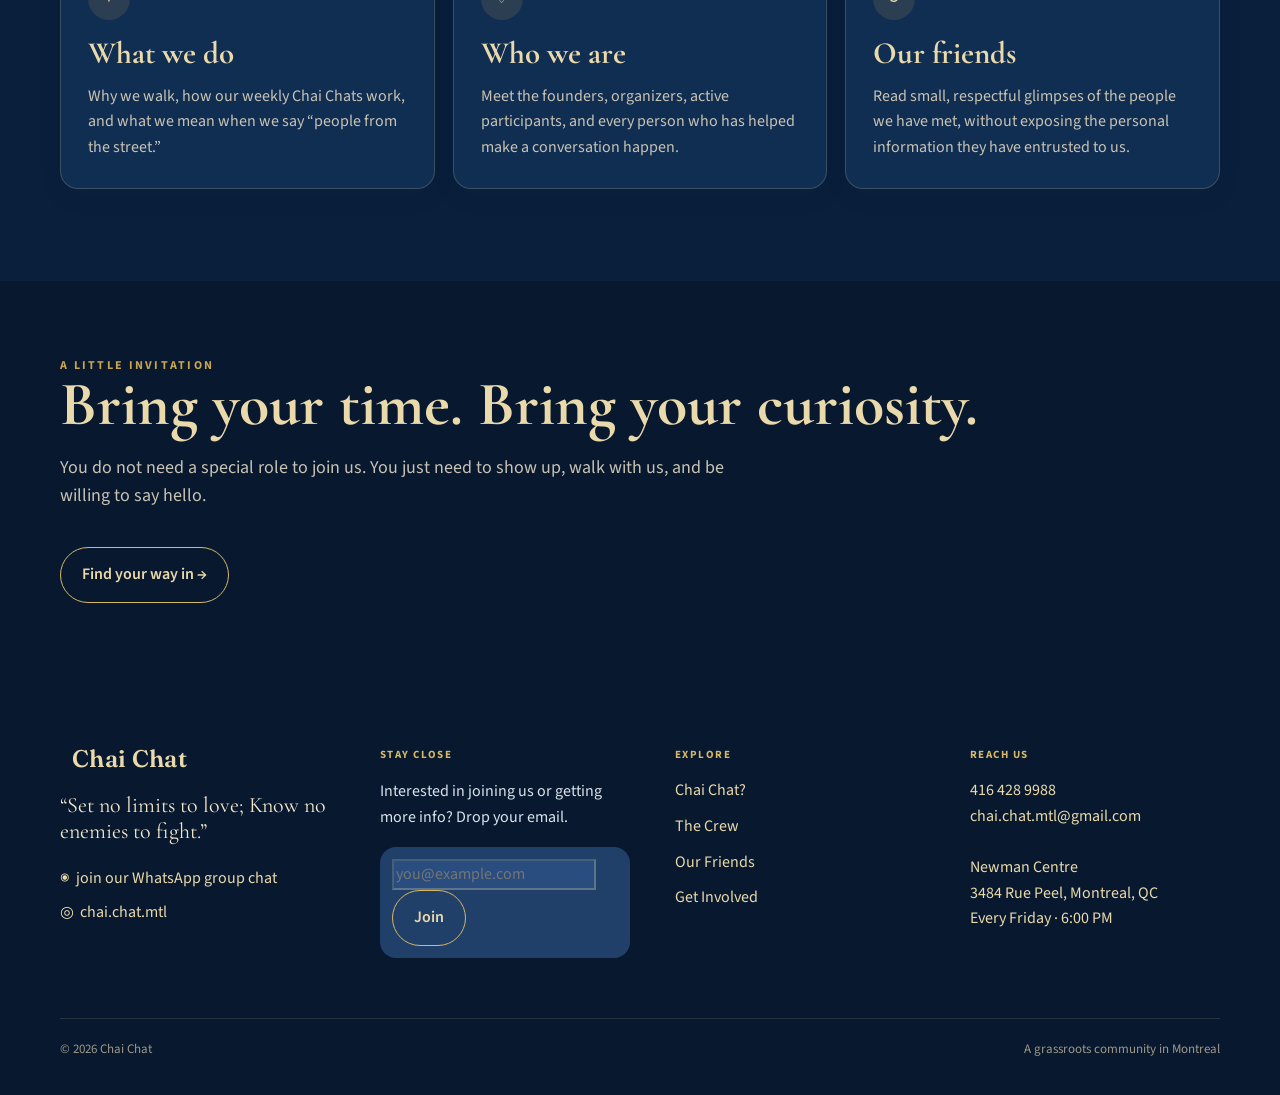
==== commit 15952d63: "change map, add todos to readme" ====
--- a/index.html
+++ b/index.html
@@ -70,11 +70,18 @@
                 </div>
             </div>
 
-            <div class="hero-map" aria-label="Montreal map image">
+            <div class="map-card fade-in" aria-label="Illustrated map of Montreal">
+                <div class="map-water"></div>
+                <div class="map-lines"><span></span><span></span><span></span><span></span></div>
+                <div class="map-pin"></div>
+                <div class="map-label">Montréal, QC</div>
+            </div>
+
+            <!--<div class="hero-map" aria-label="Montreal map image">
                 <img src="assets/mtl_map.jpg" alt="Map of Montreal"
                     onerror="this.style.display='none'; this.nextElementSibling.classList.remove('is-hidden')">
                 <div class="map-fallback is-hidden"></div>
-            </div>
+            </div>-->
         </div>
         
         <div class="container walk-strip">
@@ -158,8 +165,8 @@
                 </a>
                 <div class="quote">“Set no limits to love; Know no enemies to fight.”</div>
                 <div class="socials"> <!--TODO today-->
-                    <a href="#">◉ &nbsp;join our WhatsApp group chat</a>
-                    <a href="#">◎ &nbsp;chai.chat.mtl</a>
+                    <a href="https://chat.whatsapp.com/D7ijkmDq2VA20nOwbcTSlF?s=sh&p=i&mlu=4&ilr=4">◉ &nbsp;join our WhatsApp group chat</a>
+                    <a href="https://www.instagram.com/chai.chat.mtl/">◎ &nbsp;chai.chat.mtl</a>
                 </div>
             </div>
             <div>
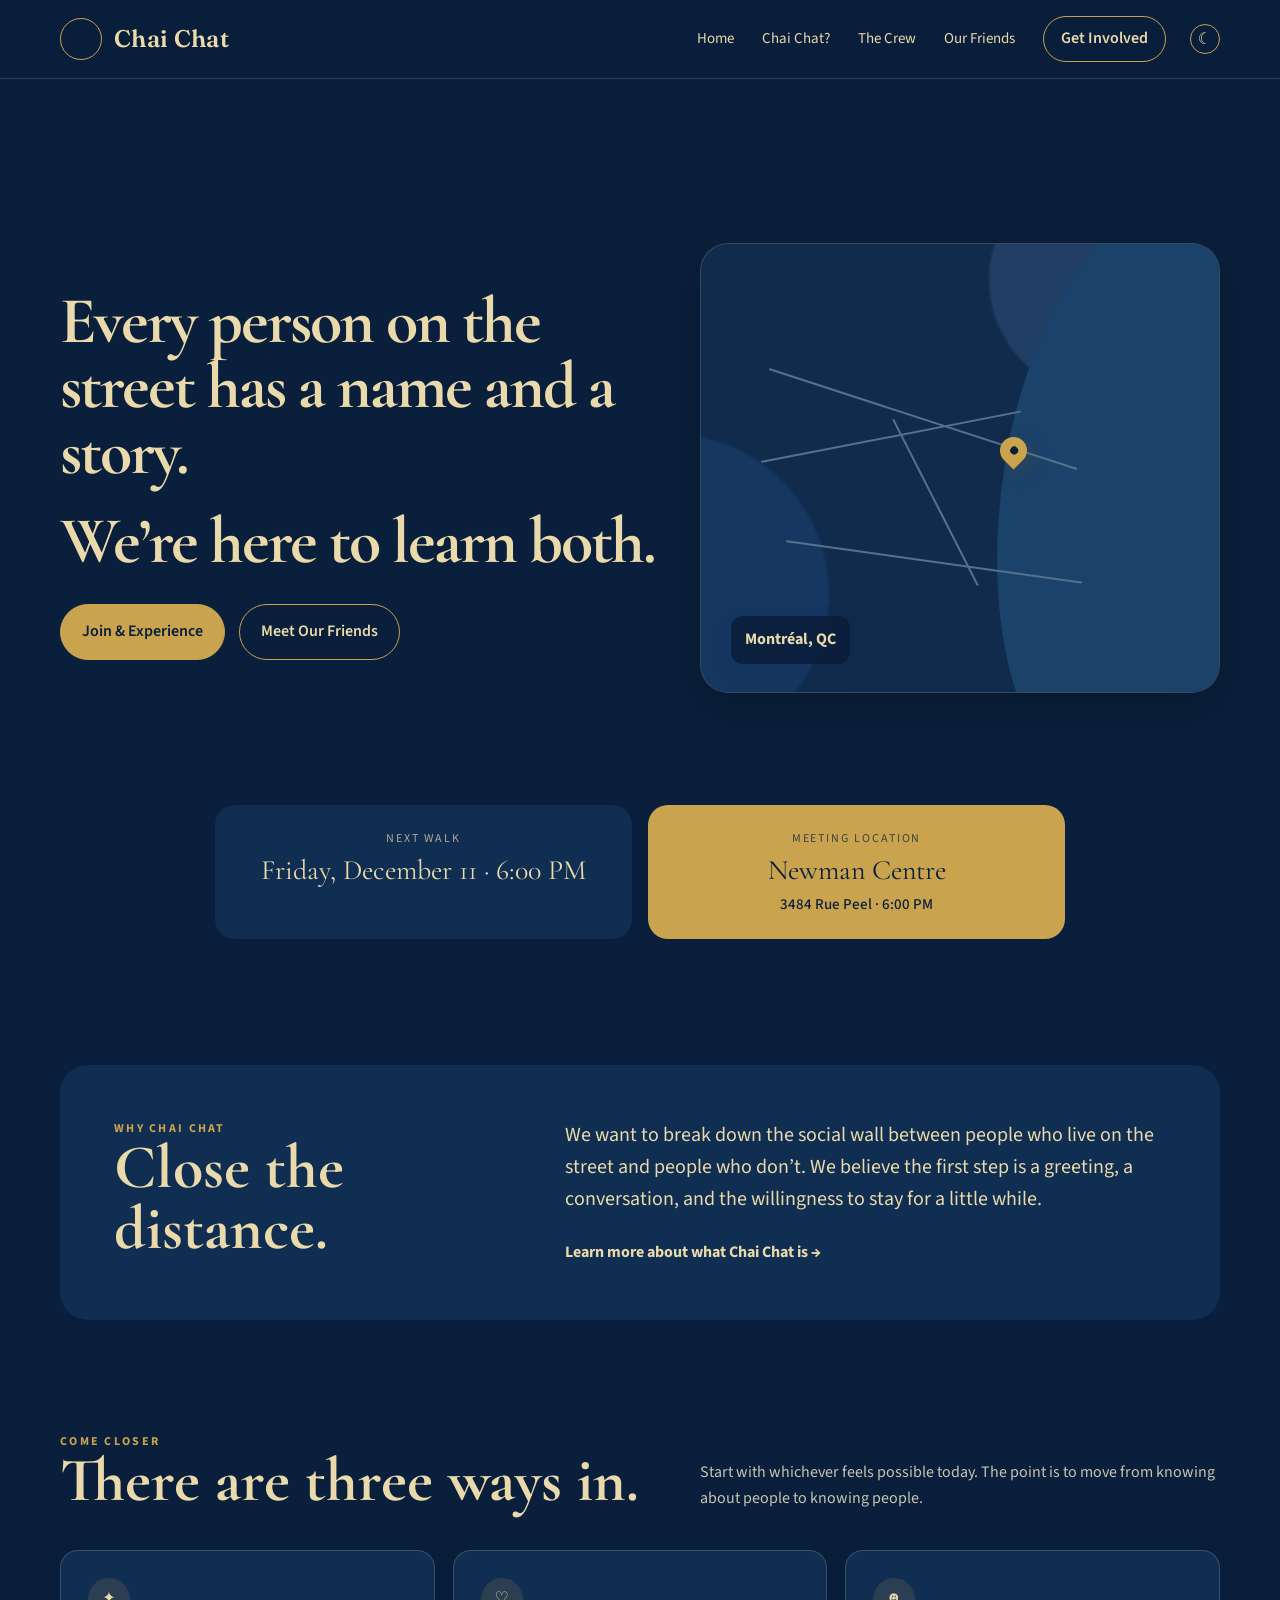
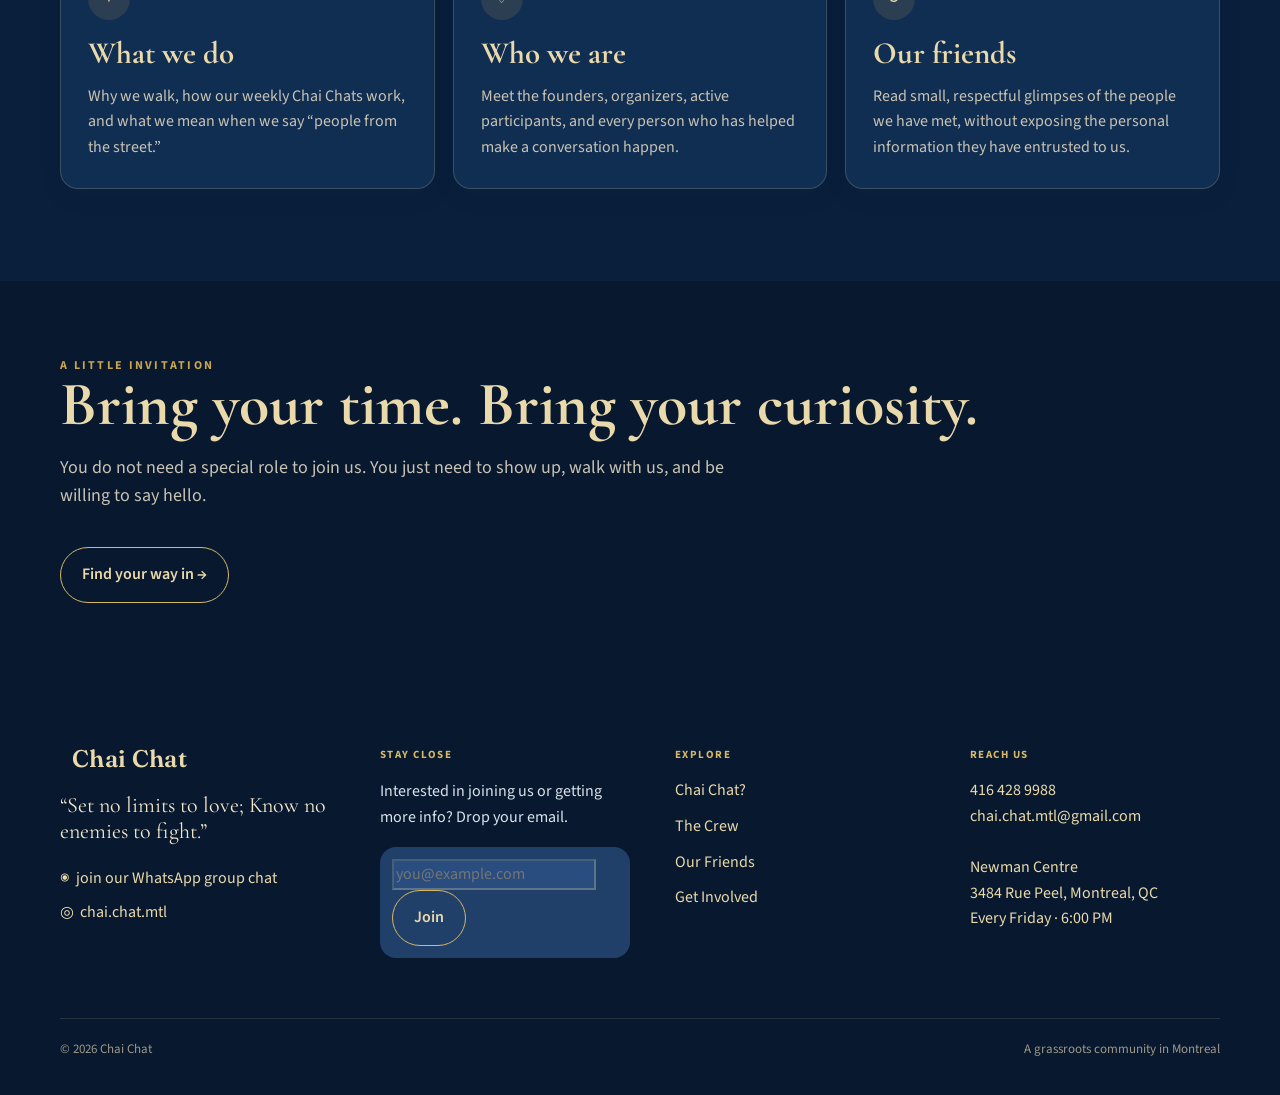
==== commit 2b195cc0: "header and footer file structure" ====
--- a/index.html
+++ b/index.html
@@ -18,43 +18,13 @@
             document.documentElement.dataset.theme = t;
         } catch (e) { document.documentElement.dataset.theme = 'dark'; }
     </script>
-    <link rel="stylesheet" href="styles.css">
-    <script defer src="script.js"></script>
+    <link rel="stylesheet" href="/css/styles.css">
+    <script defer src="/js/script.js"></script>
 </head>
 
 <body>
 <div class="site-shell"> <!--everything visible-->
-    <header class="header"> <!--header band-->
-        <div class="container nav">
-            <a class="brand" href="index.html" aria-label="Chai Chat home">
-                <span class="brand-logo" id="brand-logo"></span>
-                <span class="brand-name">Chai Chat</span>
-            </a>
-            
-            <nav class="nav-links" aria-label="Primary">
-                <a href="index.html">Home</a>
-                <a href="about.html">Chai Chat?</a>
-                <a href="crew.html">The Crew</a>
-                <a href="construction.html">Our Friends</a> <!--TODO: href="friends.html"-->
-                <a class="nav-cta" href="get-involved.html">Get Involved</a>
-            </nav>
-            
-            <button class="menu-btn" aria-expanded="false" aria-controls="mobile-menu" aria-label="Open menu">☰</button>
-            <button class="theme-toggle" type="button" aria-label="Switch to bright mode" title="Switch to bright mode" data-theme-toggle>
-                <span class="theme-icon" aria-hidden="true">☾</span>
-            </button>
-        </div>
-        
-        <div id="mobile-menu" class="mobile-menu">
-            <div class="container">
-                <a href="index.html">Home</a>
-                <a href="about.html">Chai Chat?</a>
-                <a href="crew.html">The Crew</a>
-                <a href="construction.html">Our Friends</a> <!--TODO: href="friends.html"-->
-                <a class="nav-cta" href="get-involved.html">Get Involved</a>
-            </div>
-        </div>
-    </header>
+    <div id="header"></div>
 
     <main>
     <section class="hero">
@@ -151,58 +121,11 @@
     </section>
     </main>
 
-    <footer class="footer">
-        <div class="container footer-grid">
-            <div>
-                <a class="brand" href="index.html">
-                    <span class="brand-mark">
-                        <svg viewBox="0 0 24 24" fill="none">
-                            <path d="M5 8h13v6.5A4.5 4.5 0 0 1 13.5 19h-2A4.5 4.5 0 0 1 7 14.5V8Z" stroke="currentColor" stroke-width="1.4"/>
-                            <path d="M18 10h1a2.5 2.5 0 0 1 0 5h-1M4 7h15" stroke="currentColor" stroke-width="1.4" stroke-linecap="round"/>
-                        </svg>
-                    </span>
-                    <span class="brand-name">Chai Chat</span>
-                </a>
-                <div class="quote">“Set no limits to love; Know no enemies to fight.”</div>
-                <div class="socials"> <!--TODO today-->
-                    <a href="https://chat.whatsapp.com/D7ijkmDq2VA20nOwbcTSlF?s=sh&p=i&mlu=4&ilr=4">◉ &nbsp;join our WhatsApp group chat</a>
-                    <a href="https://www.instagram.com/chai.chat.mtl/">◎ &nbsp;chai.chat.mtl</a>
-                </div>
-            </div>
-            <div>
-                <h4>Stay close</h4>
-                <p style="color:#dbe3eb">Interested in joining us or getting more info? Drop your email.</p>
-                <form class="subscribe-form" data-subscribe>
-                    <input type="email" placeholder="you@example.com" aria-label="Email address" required>
-                    <button class="btn btn-secondary" type="submit" style="color:var(--white);border-color:var(--gold-400)">Join</button>
-                </form>
-                <div class="form-message"></div>
-            </div>
-            <div>
-                <h4>Explore</h4>
-                <div class="footer-links">
-                    <a href="about.html">Chai Chat?</a>
-                    <a href="crew.html">The Crew</a>
-                    <a href="contruction.html">Our Friends</a> <!--href="friends.html" | TODO-->
-                    <a href="get-involved.html">Get Involved</a>
-                </div>
-            </div>
-            <div>
-                <h4>Reach us</h4>
-                <div class="reach">416 428 9988<br>
-                    <a href="mailto:chai.chat.mtl@gmail.com">chai.chat.mtl@gmail.com</a><br><br>
-                    Newman Centre<br>3484 Rue Peel, Montreal, QC<br>
-                    Every Friday · 6:00 PM
-                </div>
-            </div>
-        </div>
-        <div class="container footer-bottom">
-            <span>© 2026 Chai Chat</span>
-            <span>A grassroots community in Montreal</span>
-        </div>
-    </footer>
+    <div id="footer"></div>
 
 </div>
+
+<script src="/js/partials-loader.js"></script>
 </body>
 
 </html>
--- a/css/styles.css
+++ b/css/styles.css
@@ -0,0 +1,233 @@
+:root {
+  --blue-950:#0a1f3b; --blue-900:#102d52; --blue-800:#173c68; --blue-700:#244f7c;
+  --gold-500:#c9a34e; --gold-400:#d7b867; --gold-200:#ead9aa;
+  --cream:#f7f3ea; --paper:#0a1f3b; --ink:#ead9aa; --muted:#c8c1ad; --line:rgba(234,217,170,.22);
+  --white:#ead9aa; --shadow:0 16px 45px rgba(16,45,82,.09);
+  --radius-lg:28px; --radius-md:18px; --radius-sm:12px;
+  --serif:'Cormorant Garamond', Georgia, serif; --sans:'Source Sans 3', system-ui, sans-serif;
+}
+
+*{box-sizing:border-box}
+html{scroll-behavior:smooth}
+body{margin:0;background:var(--paper);color:var(--gold-200);font-family:var(--sans);line-height:1.6}
+a{color:inherit;text-decoration:none}
+button,input{font:inherit}
+.site-shell{
+  min-height:100vh; /* 100% viewport height (browser area on device) */
+  display:flex; flex-direction:column
+}
+.container{width:min(1160px,calc(100% - 40px));margin:0 auto}
+
+.header{position:sticky;top:0;z-index:50;background:rgba(10,31,59,.94);backdrop-filter:blur(14px);border-bottom:1px solid rgba(222,215,200,.75)}
+.nav{min-height:78px;display:flex;align-items:center;justify-content:space-between;gap:24px}
+.brand{display:flex; align-items:center; gap:12px; font-weight:600; letter-spacing:.02em}
+.brand-logo{width:42px; height:42px; border-radius:50%; border:1.5px solid var(--gold-500); background:transparent; color:var(--gold-200); display:grid; place-items:center;}
+.brand-logo svg{width:32px}
+.brand-name{font-family:'Fraunces', var(--serif); font-size:24px; line-height:1}
+
+.nav-links{display:flex;align-items:center;gap:28px}.nav-links a:not(.nav-cta){position:relative;padding:10px 0;color:var(--gold-200);font-size:15px}.nav-links a:not(.nav-cta)::after{content:"";position:absolute;left:0;right:0;bottom:3px;height:1.5px;background:var(--gold-500);transform:scaleX(0);transform-origin:left;transition:.25s}.nav-links a:not(.nav-cta):hover::after,.nav-links a[aria-current="page"]::after{transform:scaleX(1)}
+.nav-cta{display:inline-flex;align-items:center;justify-content:center;padding:9px 17px;border:1.5px solid var(--gold-500);border-radius:999px;color:var(--gold-200);font-weight:600;transition:.2s}.nav-cta:hover{transform:scale(1.04);background:var(--gold-500);color:var(--blue-950)}
+.menu-btn{display:none;width:44px;height:44px;border:1px solid var(--line);background:transparent;border-radius:12px;cursor:pointer;color:var(--blue-900)}
+
+.hero{padding:74px 0 34px}
+.hero-grid{display:grid;grid-template-columns:1fr 1fr;gap:44px;align-items:center;min-height: 70vh;}.eyebrow{text-transform:uppercase;letter-spacing:.19em;font-size:12px;font-weight:700;color:var(--gold-500)}h1,h2,h3{font-family:var(--serif);color:var(--gold-200);margin:0;line-height:.98}h1{font-size:clamp(46px,5.3vw,66px);letter-spacing:-.03em;max-width:690px;margin:13px 0 24px;line-height:.99}h2{font-size:clamp(40px,5vw,62px)}h3{font-size:31px}
+.hero-copy{position: relative;z-index: 2;}
+.hero-copy p{font-size:18px;color:var(--muted);max-width:560px;}
+.hero-actions{display:flex;gap:14px;margin:30px 0 0;flex-wrap:wrap}
+.hero-map {position: relative;height: 500px;overflow: hidden;}
+.hero-map img {width: 100%; height: 100%; object-fit: cover; object-position: center;
+  /* Fade the left side into the background */
+    mask-image: linear-gradient(to right, transparent 0%, rgba(0, 0, 0, 0.4) 15%, black 40%);
+    -webkit-mask-image: linear-gradient(to right,transparent 0%, rgba(0, 0, 0, 0.4) 15%, black 40%);
+}
+.btn{display:inline-flex;align-items:center;justify-content:center;gap:8px;border-radius:999px;padding:14px 21px;border:1px solid var(--blue-900);font-weight:600;transition:.22s;cursor:pointer}.btn-primary{background:var(--blue-900);color:var(--white)}.btn-primary:hover{background:var(--blue-700);transform:translateY(-2px)}.btn-secondary{background:transparent;color:var(--blue-900);border-color:var(--gold-500)}.btn-secondary:hover{background:#102d52cc;transform:translateY(-2px)}.map-card{background:#112b4d;border:1px solid rgba(234,217,170,.18);border-radius:var(--radius-lg);min-height:450px;position:relative;overflow:hidden;box-shadow:var(--shadow)}.map-card::before{content:"";position:absolute;inset:-20%;background:radial-gradient(circle at 70% 20%,#27476d 0 16%,transparent 16.5%),radial-gradient(circle at 10% 70%,#173c68 0 20%,transparent 20.5%);opacity:.75}.map-water{position:absolute;right:-12%;top:-8%;width:54%;height:130%;background:#1b426b;border-radius:55% 0 0 60%;transform:rotate(9deg)}.map-lines{position:absolute;inset:10%}.map-lines span{position:absolute;height:2px;background:#54718e;border-radius:99px;transform-origin:left}.map-lines span:nth-child(1){width:78%;top:22%;left:4%;transform:rotate(18deg)}.map-lines span:nth-child(2){width:64%;top:48%;left:2%;transform:rotate(-11deg)}.map-lines span:nth-child(3){width:72%;top:70%;left:8%;transform:rotate(8deg)}.map-lines span:nth-child(4){width:45%;top:36%;left:34%;transform:rotate(63deg)}.map-label{position:absolute;left:30px;bottom:28px;background:rgba(10,31,59,.9);padding:11px 14px;border-radius:12px;box-shadow:0 10px 26px rgba(16,45,82,.11);font-weight:700;color:var(--gold-200)}.map-pin{position:absolute;right:37%;top:43%;width:27px;height:27px;border-radius:50% 50% 50% 0;background:var(--gold-500);transform:rotate(-45deg);box-shadow:0 8px 18px rgba(109,81,16,.22)}.map-pin::after{content:"";position:absolute;width:8px;height:8px;border-radius:50%;background:var(--blue-950);left:10px;top:10px}.walk-strip{display:grid;grid-template-columns:1fr 1fr;gap:16px;margin:22px 0 0}.info-card{background:var(--blue-900);color:var(--white);border-radius:20px;padding:24px 26px;min-height:132px}.info-card.gold{background:#b99a4b;color:var(--blue-950)}.info-label{font-size:12px;text-transform:uppercase;letter-spacing:.16em;opacity:.72}.info-value{font-family:var(--serif);font-size:28px;margin-top:8px}.section{padding:92px 0}.section-heading{display:flex;align-items:end;justify-content:space-between;gap:30px;margin-bottom:38px}.section-heading p{max-width:520px;color:var(--muted);margin:0}.intro-panel{background:#112f53;border-radius:var(--radius-lg);padding:54px;display:grid;grid-template-columns:.8fr 1.2fr;gap:50px}.intro-panel p{font-size:20px;margin:0;color:var(--blue-950)}.kicker-link{margin-top:25px;display:inline-flex;font-weight:700;color:var(--blue-900)}.cards{display:grid;grid-template-columns:repeat(3,1fr);gap:18px}.card{background:#102d52;border:1px solid var(--line);border-radius:var(--radius-md);padding:27px;box-shadow:0 8px 28px rgba(16,45,82,.05)}.card p{color:var(--muted);margin-bottom:0}.mini-icon{width:42px;height:42px;border-radius:50%;display:grid;place-items:center;background:rgba(201,163,78,.16);color:var(--gold-200);margin-bottom:18px}.band{background:var(--blue-950);color:var(--white);padding:75px 0}.band h2{color:var(--white)}.band p{max-width:700px;color:#d8e1eb;font-size:18px}
+.page-hero{padding:72px 0 40px;background:linear-gradient(180deg,#102d52,transparent)}.page-hero-inner{max-width:800px}
+.page-hero h1{font-size:clamp(50px,7vw,80px)}
+.page-hero p{font-size:19px;color:var(--muted);max-width:730px}
+.story-layout{display:grid;grid-template-columns:1fr 1fr;gap:36px;align-items:stretch}
+.photo-placeholder{min-height:320px;border-radius:var(--radius-lg);background:linear-gradient(135deg,#5b4c2c,#274d74 60%,#102d52);position:relative;overflow:hidden}
+.photo-placeholder::after{content:"PHOTO PLACEHOLDER";position:absolute;inset:auto 20px 20px;padding:8px 12px;border-radius:999px;background:rgba(255,253,248,.84);font-size:11px;font-weight:700;letter-spacing:.14em;color:var(--blue-950)}
+.timeline{display:grid;gap:15px}.timeline-item{display:grid;grid-template-columns:86px 1fr;gap:20px;padding:22px 0;border-top:1px solid var(--line)}.timeline-item:first-child{border-top:0}
+.year{font-family:var(--serif);font-size:28px;color:var(--gold-500)}
+.timeline-item p{margin:2px 0 0;color:var(--muted)}
+
+.crew-grid{display:grid;grid-template-columns:repeat(4,1fr);gap:17px}
+.person-card{background:#102d52;border:1px solid var(--line);border-radius:20px;padding:20px}
+.avatar{aspect-ratio:1;border-radius:16px;background:linear-gradient(135deg,#846e39,#34587d);display:grid;place-items:center;color:var(--white);font-family:var(--serif);font-size:46px;margin-bottom:16px}
+.role{font-size:12px;letter-spacing:.15em;text-transform:uppercase;color:var(--gold-500);font-weight:700}
+.person-card p{color:var(--muted);margin:8px 0 0;font-size:14px}
+
+.thank-grid{display:flex;flex-wrap:wrap;gap:10px}
+.name-pill{border:1px solid var(--line);background:#102d52;padding:9px 15px;border-radius:999px}
+.friends-filters{display:flex;flex-wrap:wrap;gap:10px;margin-bottom:26px}
+.filter-btn{border:1px solid var(--line);background:#102d52;border-radius:999px;padding:9px 14px;cursor:pointer;color:var(--gold-200)}
+.filter-btn.active,.filter-btn:hover{background:#f0e3bd;border-color:#c9a34e}
+
+.friend-grid{display:grid;grid-template-columns:repeat(3,1fr);gap:18px}
+.friend-card{background:#102d52;border:1px solid var(--line);border-radius:20px;padding:22px}
+.friend-icon{width:66px;height:66px;border-radius:50%;display:grid;place-items:center;background:rgba(201,163,78,.14);color:var(--gold-200);font-size:30px;margin-bottom:15px}
+.friend-meta{font-size:12px;text-transform:uppercase;letter-spacing:.14em;color:var(--gold-500);font-weight:700}
+.friend-card p{color:var(--muted)}.privacy-note{background:rgba(201,163,78,.10);border-left:3px solid var(--gold-500);padding:18px 20px;border-radius:0 12px 12px 0;color:var(--gold-200);margin-top:27px}
+
+.involve-grid{display:grid;grid-template-columns:repeat(3,1fr);gap:18px}.involve-card{border:1px solid var(--line);border-radius:24px;padding:30px;background:#102d52;display:flex;flex-direction:column;min-height:310px}
+.involve-card.primary{background:var(--blue-900);color:var(--white);border-color:var(--blue-900)}
+.involve-card h3{color:inherit;margin-bottom:10px}
+.involve-card p{color:var(--muted)}
+.involve-card.primary p{color:#d8e1eb}.involve-card .btn{margin-top:auto;align-self:flex-start}
+
+.step-list{display:grid;gap:13px;margin:20px 0 0;padding:0;list-style:none}
+.step-list li{display:flex;gap:13px;align-items:flex-start}
+.step-list span{width:28px;height:28px;border-radius:50%;display:grid;place-items:center;background:#eee3c6;color:var(--blue-900);font-weight:700;flex:0 0 auto}
+
+.signup{display:grid;grid-template-columns:1fr 1fr;gap:26px;align-items:center;background:#112f53;border-radius:28px;padding:35px}
+.signup form{display:flex;gap:10px}.signup input{min-width:0;flex:1;padding:14px 15px;border:1px solid #cfc5af;border-radius:12px;background:#102d52}
+.form-message{margin:10px 0 0;color:var(--blue-900);font-size:14px}
+
+.footer{margin-top:auto;background:var(--blue-950);color:var(--white);padding:68px 0 35px}
+.footer-grid{display:grid;grid-template-columns:1.1fr 1fr 1fr 1fr;gap:45px}
+.footer .brand{color:var(--white)}.footer .brand-mark{background:transparent;color:var(--white)}
+.quote{font-family:var(--serif);font-size:22px;line-height:1.15;margin:22px 0;color:#f5e9c9;max-width:290px}
+.socials{display:grid;gap:8px}.socials a{color:#d5dee7}
+.footer h4{margin:0 0 15px;text-transform:uppercase;letter-spacing:.13em;font-size:11px;color:var(--gold-400)}
+.footer-links{display:grid;gap:10px;color:#dbe3eb}.reach{color:#dbe3eb}
+.footer-bottom{border-top:1px solid rgba(255,255,255,.14);margin-top:50px;padding-top:20px;color:#aebbc8;font-size:13px;display:flex;justify-content:space-between;gap:20px}
+
+.mobile-menu{display:none}
+.fade-in{animation:fade .7s ease both}@keyframes fade{from{opacity:0;transform:translateY(8px)}to{opacity:1;transform:none}}
+
+@media(max-width:900px){.nav-links{gap:16px}.nav-links a{font-size:14px}.hero-grid,.story-layout,.intro-panel,.signup{grid-template-columns:1fr}.hero{padding-top:50px}.map-card{min-height:360px}.cards,.involve-grid{grid-template-columns:1fr}.crew-grid{grid-template-columns:repeat(2,1fr)}.friend-grid{grid-template-columns:repeat(2,1fr)}.footer-grid{grid-template-columns:1fr 1fr}}
+@media(max-width:720px){.container{width:min(100% - 28px,1160px)}.nav{min-height:68px}.nav-links{display:none}.menu-btn{display:grid;place-items:center}.mobile-menu{display:none;border-bottom:1px solid var(--line);background:var(--paper);padding:14px 0 20px}.mobile-menu.open{display:block}.mobile-menu a{display:block;padding:12px 0;border-bottom:1px solid #ebe5d9}.mobile-menu a:last-child{border-bottom:0}.hero{padding:46px 0 28px}.hero-actions{flex-direction:column;align-items:stretch}.walk-strip{grid-template-columns:1fr}.info-card{min-height:auto}.section{padding:70px 0}.section-heading{display:block}.section-heading p{margin-top:15px}.intro-panel{padding:30px}.crew-grid,.friend-grid,.footer-grid{grid-template-columns:1fr}.footer{padding:55px 0 28px}.footer-bottom{flex-direction:column;margin-top:35px}.signup{padding:27px}.signup form{flex-direction:column}.page-hero{padding:50px 0 30px}.photo-placeholder{min-height:260px}}
+@media(max-width:430px){.brand-name{font-size:22px}.nav-cta{padding:8px 12px;font-size:14px}.header .nav > .nav-cta{display:none}.nav{gap:10px}.menu-btn{margin-left:auto}.hero h1{font-size:52px}}
+
+/* Navy + light-gold theme overrides */
+:root{
+  --paper:#0a1f3b;
+  --ink:#ead9aa;
+  --muted:#c9c3b3;
+  --white:#ead9aa;
+  --line:rgba(234,217,170,.20);
+  --shadow:0 16px 45px rgba(0,0,0,.18);
+}
+body{background:#0a1f3b;color:#ead9aa}
+a{color:#ead9aa}
+.header{background:rgba(10,31,59,.96);border-bottom-color:rgba(234,217,170,.18)}
+.brand-mark{color:#ead9aa}
+.menu-btn{color:#ead9aa;background:#0a1f3b}
+.nav-cta{color:#ead9aa}
+.nav-cta:hover{background:#c9a34e;color:#0a1f3b}
+.btn{border-color:#c9a34e}
+.btn-primary{background:#c9a34e;color:#0a1f3b;border-color:#c9a34e}
+.btn-primary:hover{background:#d7b867;color:#0a1f3b}
+.btn-secondary{color:#ead9aa;background:transparent}
+.btn-secondary:hover{background:rgba(201,163,78,.16)}
+.hero-copy p,.section-heading p,.page-hero p,.card p,.person-card p,.friend-card p,.timeline-item p,.involve-card p{color:#c9c3b3}
+.info-card{background:#102d52;color:#ead9aa}
+.info-card.gold{background:#c9a34e;color:#0a1f3b}
+.intro-panel,.signup{background:#102d52}
+.intro-panel p{color:#ead9aa}
+.kicker-link{color:#ead9aa}
+.card,.person-card,.friend-card,.involve-card,.name-pill,.filter-btn{background:#102d52;color:#ead9aa}
+.card:hover,.person-card:hover,.friend-card:hover,.involve-card:hover{border-color:rgba(201,163,78,.55)}
+.mini-icon,.friend-icon{background:rgba(201,163,78,.15);color:#ead9aa}
+.band{background:#07182f;color:#ead9aa}
+.band h2{color:#ead9aa}
+.band p{color:#c9c3b3}
+.page-hero{background:linear-gradient(180deg,#102d52,transparent)}
+.filter-btn{border-color:rgba(234,217,170,.2)}
+.filter-btn.active,.filter-btn:hover{background:rgba(201,163,78,.22);color:#ead9aa;border-color:#c9a34e}
+.privacy-note{color:#ead9aa}
+.step-list span{background:rgba(201,163,78,.18);color:#ead9aa}
+.signup input{background:#0d2748;color:#ead9aa;border-color:rgba(234,217,170,.25)}
+.signup input::placeholder{color:#8f8a7c}
+.form-message{color:#ead9aa}
+.footer{background:#07182f;color:#ead9aa}
+.footer .brand,.footer .socials a,.footer-links,.reach{color:#ead9aa}
+.footer h4{color:#d7b867}
+.footer-bottom{color:#9f9889;border-top-color:rgba(234,217,170,.14)}
+.mobile-menu{background:#0a1f3b;border-bottom-color:rgba(234,217,170,.18)}
+.mobile-menu a{color:#ead9aa;border-bottom-color:rgba(234,217,170,.14)}
+.photo-placeholder::after{background:rgba(10,31,59,.88);color:#ead9aa}
+
+/* repair malformed generated hover value */
+.btn-secondary:hover{background:rgba(201,163,78,.16)!important}
+
+
+/* --- Day / night themes --- */
+.theme-toggle{
+  display:inline-flex; align-items:center; justify-content:center; 
+  padding:8px; width:30px; height:30px; border:1px solid var(--gold-500); border-radius:999px;
+  background:transparent; color:var(--gold-200); cursor:pointer; transition:.2s
+}
+.theme-toggle:hover{background:rgba(201,163,78,.16); transform:translateY(-1px)}
+.theme-icon{font-size:16px; line-height:1}
+.nav-links{margin-left:auto}
+.walk-strip{max-width:850px;margin-left:auto;margin-right:auto}
+.info-card{text-align:center}
+.info-value{line-height:1.05}
+.footer .subscribe-form{background:#203f69;border-radius:16px;padding:12px}
+.footer .subscribe-form input{background:#294d7e;border-color:rgba(234,217,170,.28)}
+
+:root[data-theme="light"]{
+  --paper:#f7f3ea;
+  --ink:#1c3150;
+  --muted:#5f655f;
+  --white:#fffdf8;
+  --line:rgba(28,49,80,.16);
+  --shadow:0 16px 45px rgba(16,45,82,.09);
+}
+:root[data-theme="light"] body{background:var(--paper);color:#1c3150}
+:root[data-theme="light"] a{color:#1c3150}
+:root[data-theme="light"] .header{background:rgba(247,243,234,.94);border-bottom-color:rgba(16,45,82,.12)}
+:root[data-theme="light"] .brand-logo{color:#173c68;background:transparent}
+:root[data-theme="light"] .brand-name{color:#173c68}
+:root[data-theme="light"] .nav-links a:not(.nav-cta){color:#173c68}
+:root[data-theme="light"] .nav-cta{color:#173c68}
+:root[data-theme="light"] .nav-cta:hover{color:#fffdf8}
+:root[data-theme="light"] .theme-toggle{color:#173c68}
+:root[data-theme="light"] .menu-btn{color:#173c68;background:#f7f3ea}
+:root[data-theme="light"] .mobile-menu{background:#f7f3ea;border-bottom-color:rgba(16,45,82,.12)}
+:root[data-theme="light"] .mobile-menu a{color:#173c68;border-bottom-color:rgba(16,45,82,.12)}
+:root[data-theme="light"] h1,:root[data-theme="light"] h2,:root[data-theme="light"] h3{color:#173c68}
+:root[data-theme="light"] .hero-copy p,:root[data-theme="light"] .section-heading p,:root[data-theme="light"] .page-hero p,:root[data-theme="light"] .card p,:root[data-theme="light"] .person-card p,:root[data-theme="light"] .friend-card p,:root[data-theme="light"] .timeline-item p,:root[data-theme="light"] .involve-card p{color:#5f655f}
+:root[data-theme="light"] .btn{border-color:#c9a34e}
+:root[data-theme="light"] .btn-primary{background:#173c68;color:#fffdf8;border-color:#173c68}
+:root[data-theme="light"] .btn-primary:hover{background:#244f7c}
+:root[data-theme="light"] .btn-secondary{color:#173c68}
+:root[data-theme="light"] .map-card{background:#dbe2e8;border-color:rgba(16,45,82,.13)}
+:root[data-theme="light"] .map-card::before{background:radial-gradient(circle at 70% 20%,#c9d5df 0 16%,transparent 16.5%),radial-gradient(circle at 10% 70%,#c6d6e4 0 20%,transparent 20.5%)}
+:root[data-theme="light"] .map-water{background:#b9ccdb}
+:root[data-theme="light"] .map-lines span{background:#8ea6ba}
+:root[data-theme="light"] .map-label{background:rgba(255,253,248,.9);color:#173c68}
+:root[data-theme="light"] .map-pin::after{background:#173c68}
+:root[data-theme="light"] .info-card{background:#173c68;color:#fffdf8}
+:root[data-theme="light"] .info-card.gold{background:#c9a34e;color:#173c68}
+:root[data-theme="light"] .intro-panel,:root[data-theme="light"] .signup{background:#e9e2d2}
+:root[data-theme="light"] .intro-panel p{color:#263e5d}
+:root[data-theme="light"] .kicker-link{color:#173c68}
+:root[data-theme="light"] .card,:root[data-theme="light"] .person-card,:root[data-theme="light"] .friend-card,:root[data-theme="light"] .involve-card,:root[data-theme="light"] .name-pill,:root[data-theme="light"] .filter-btn{background:#fffdf8;color:#173c68}
+:root[data-theme="light"] .mini-icon,:root[data-theme="light"] .friend-icon{background:rgba(201,163,78,.16);color:#173c68}
+:root[data-theme="light"] .band{background:#173c68;color:#fffdf8}
+:root[data-theme="light"] .band h2{color:#fffdf8}
+:root[data-theme="light"] .band p{color:#e0e7ee}
+:root[data-theme="light"] .page-hero{background:linear-gradient(180deg,#e8e1d2,transparent)}
+:root[data-theme="light"] .filter-btn.active,:root[data-theme="light"] .filter-btn:hover{background:#ead9aa;color:#173c68}
+:root[data-theme="light"] .privacy-note{color:#173c68}
+:root[data-theme="light"] .step-list span{background:#ead9aa;color:#173c68}
+:root[data-theme="light"] .signup input{background:#fffdf8;color:#173c68;border-color:#cfc5af}
+:root[data-theme="light"] .signup input::placeholder{color:#7a7d78}
+:root[data-theme="light"] .form-message{color:#173c68}
+:root[data-theme="light"] .footer{background:#102d52;color:#fffdf8}
+:root[data-theme="light"] .footer .brand,:root[data-theme="light"] .footer .socials a,:root[data-theme="light"] .footer-links,:root[data-theme="light"] .reach{color:#fffdf8}
+:root[data-theme="light"] .footer .subscribe-form{background:#294c79}
+:root[data-theme="light"] .footer .subscribe-form input{background:#365f8f;color:#fffdf8;border-color:rgba(255,255,255,.22)}
+:root[data-theme="light"] .footer .subscribe-form input::placeholder{color:#d7e0ea}
+:root[data-theme="light"] .footer-bottom{color:#bbc9d7;border-top-color:rgba(255,255,255,.16)}
+:root[data-theme="light"] .photo-placeholder::after{background:rgba(23,60,104,.9);color:#fffdf8}
+
+@media (min-width:721px){
+  .hero-copy h1 span{white-space:nowrap}
+}
+@media (max-width:720px){
+  .nav{justify-content:flex-end}
+  .theme-toggle{margin-left:auto}
+}
